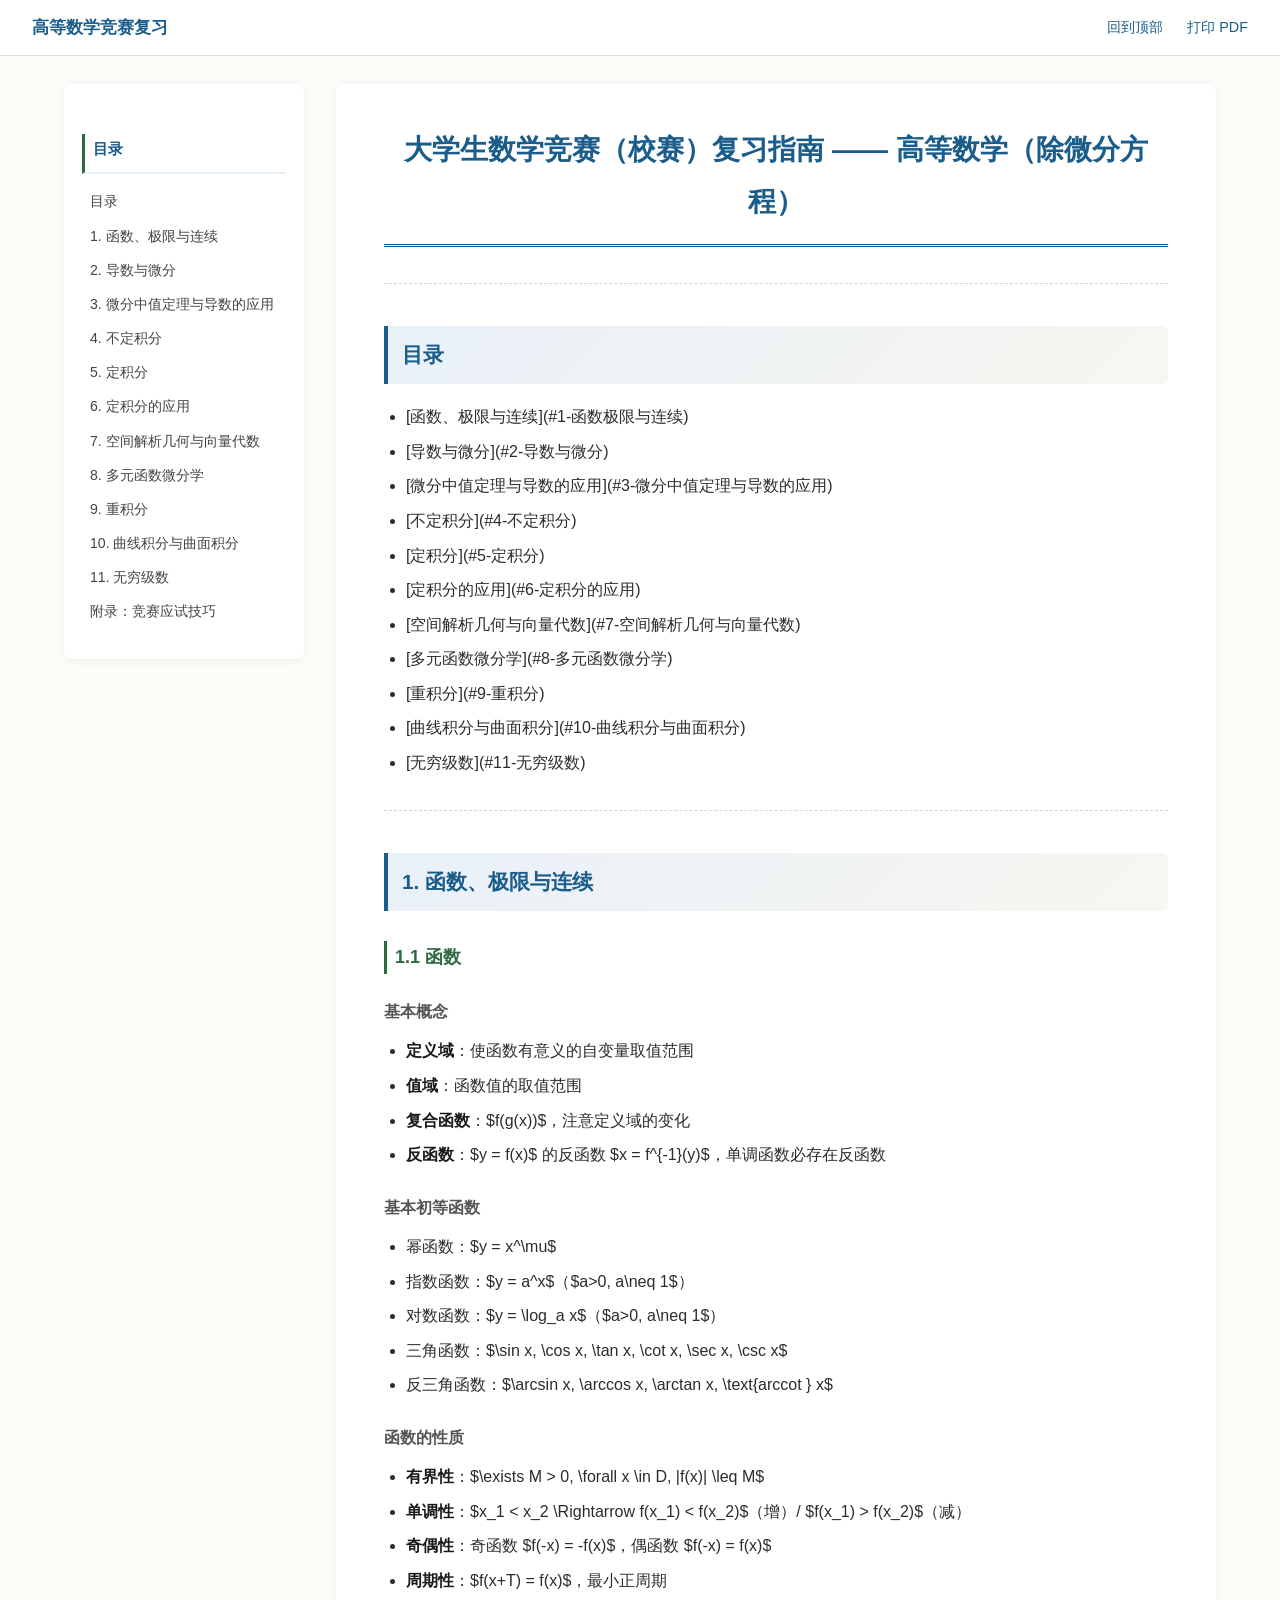
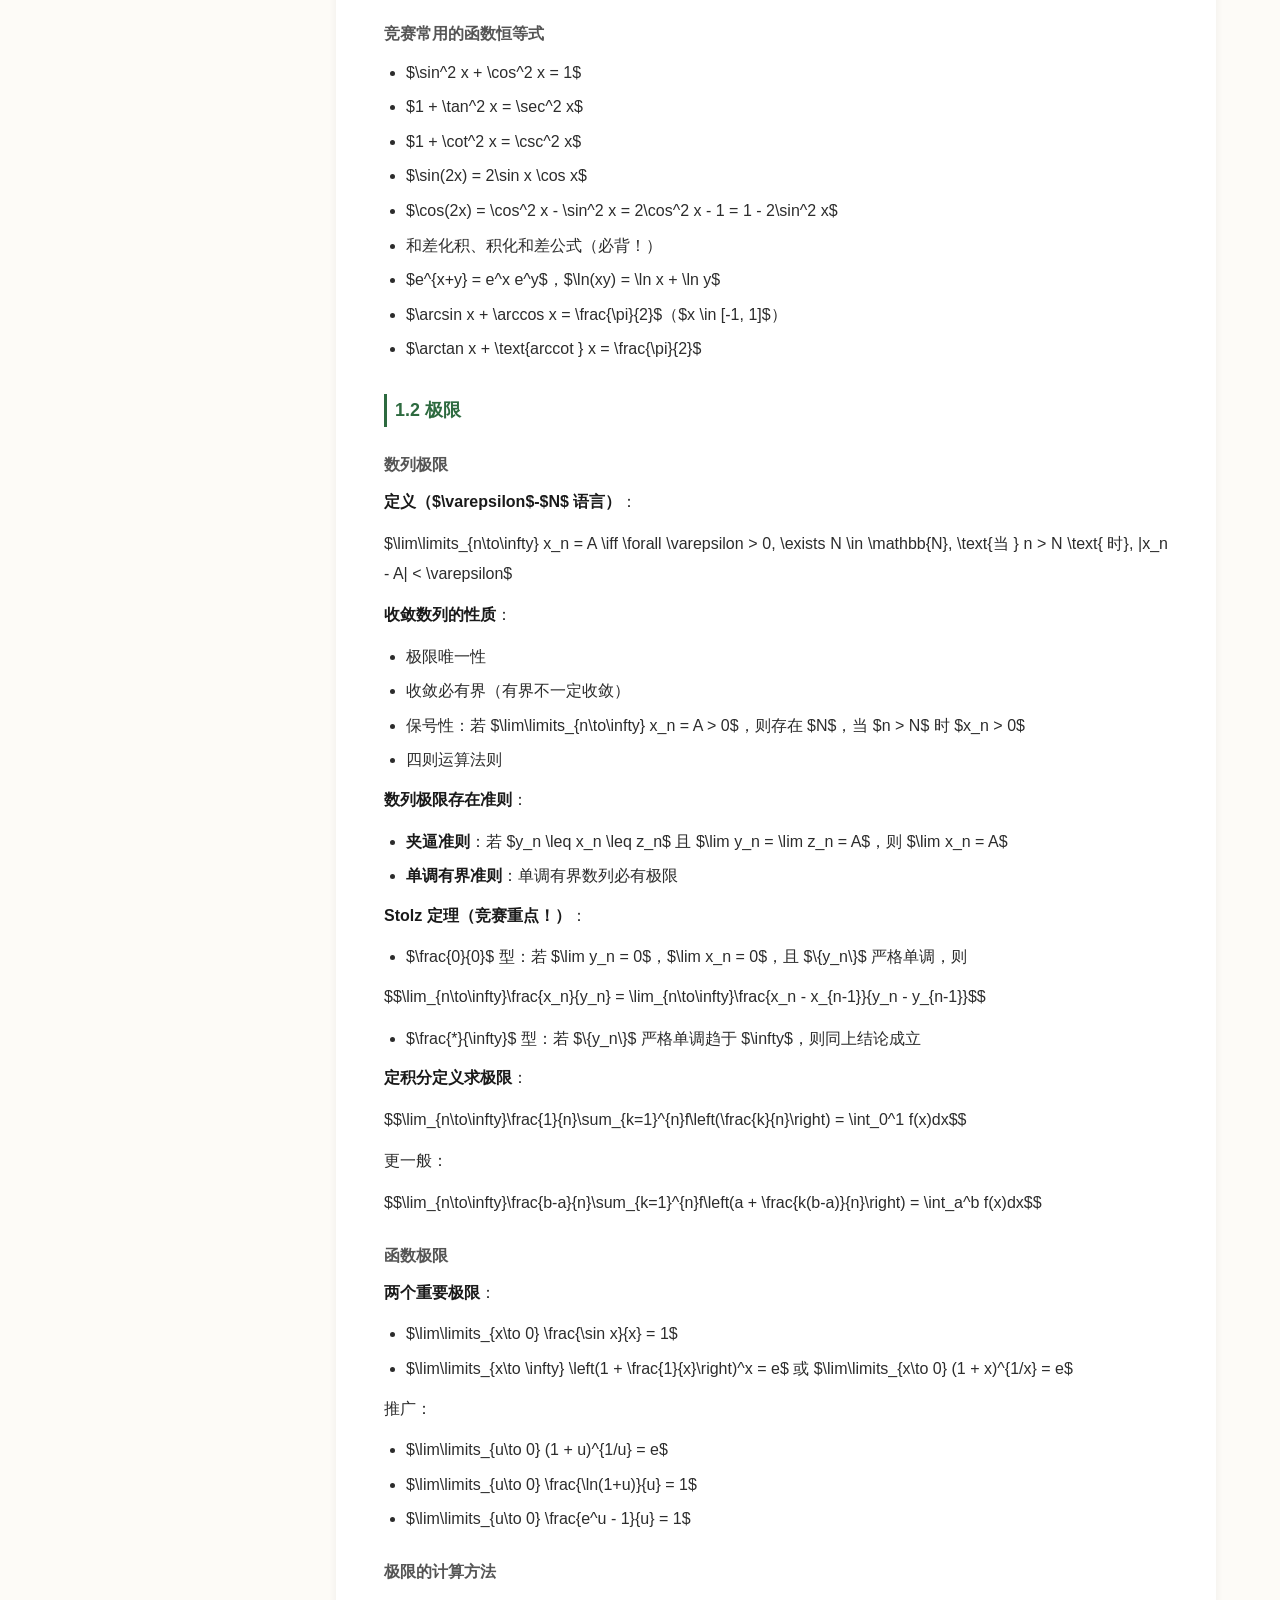
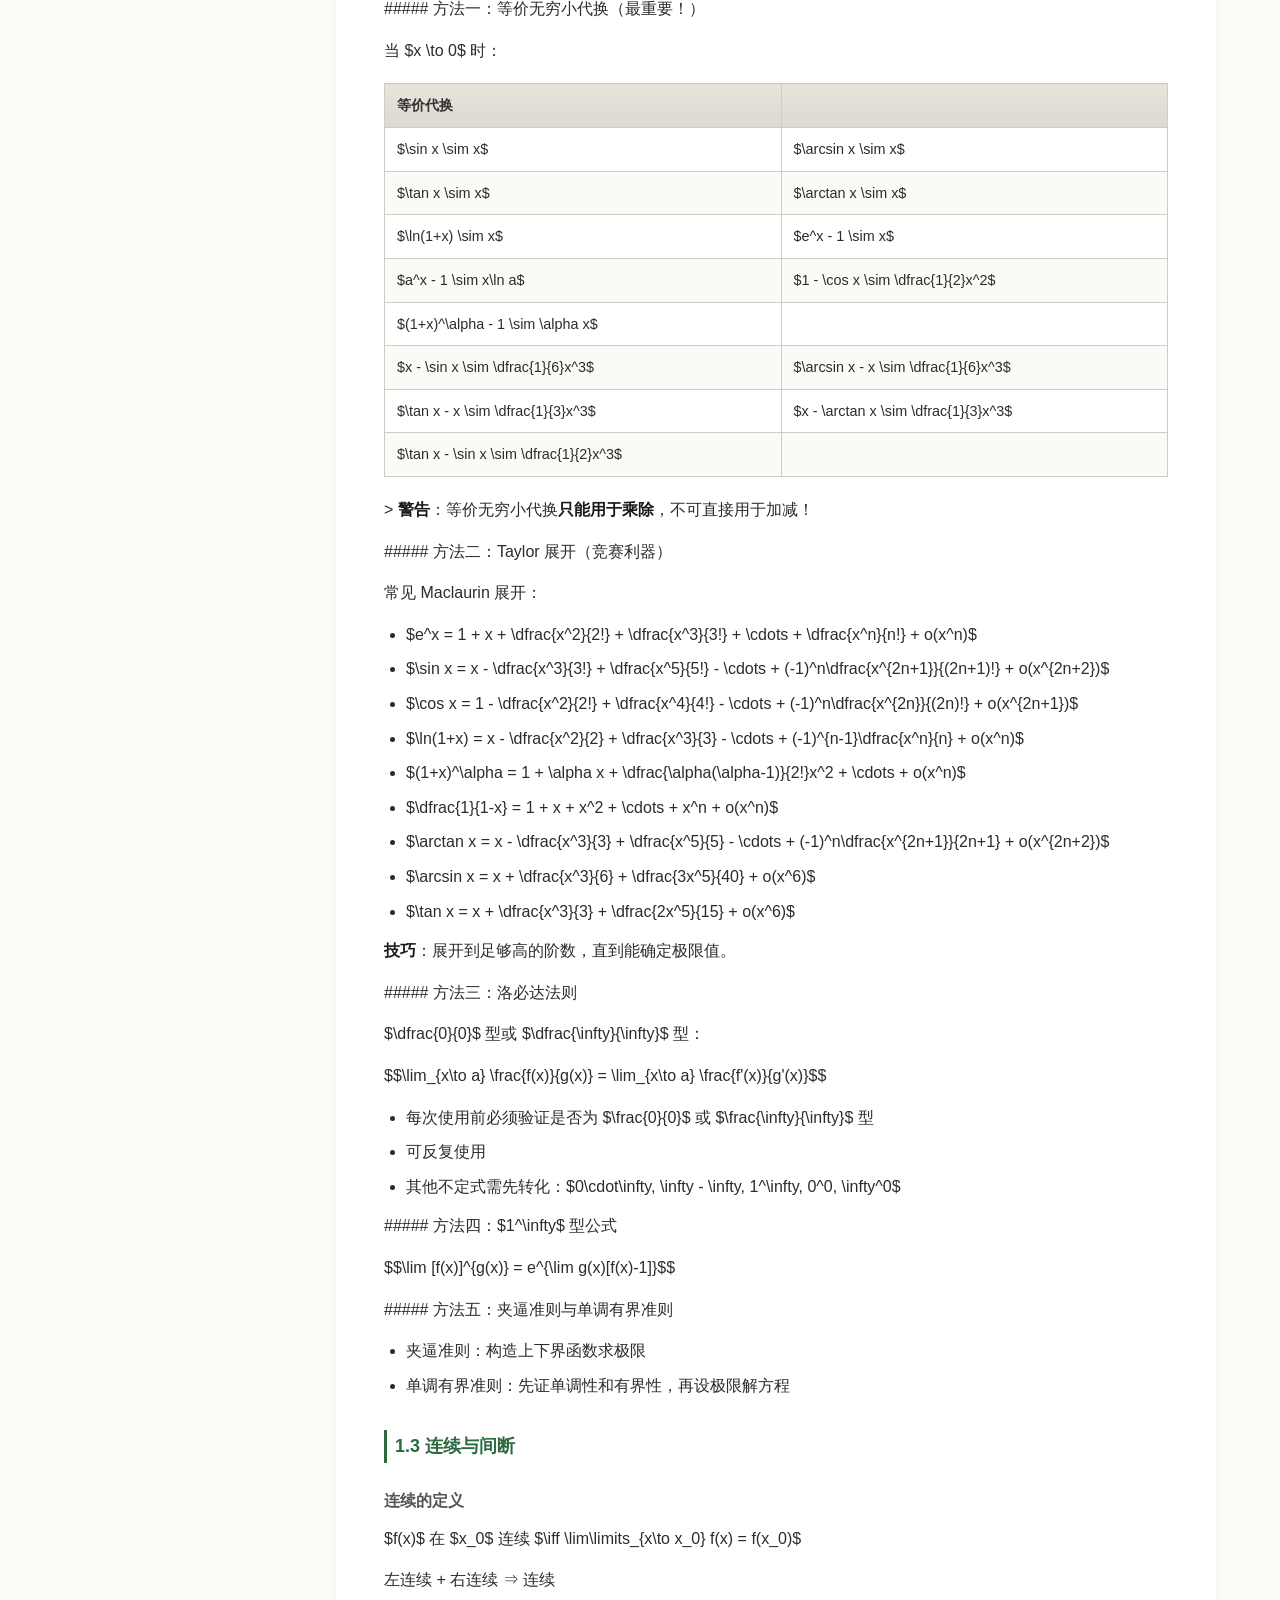
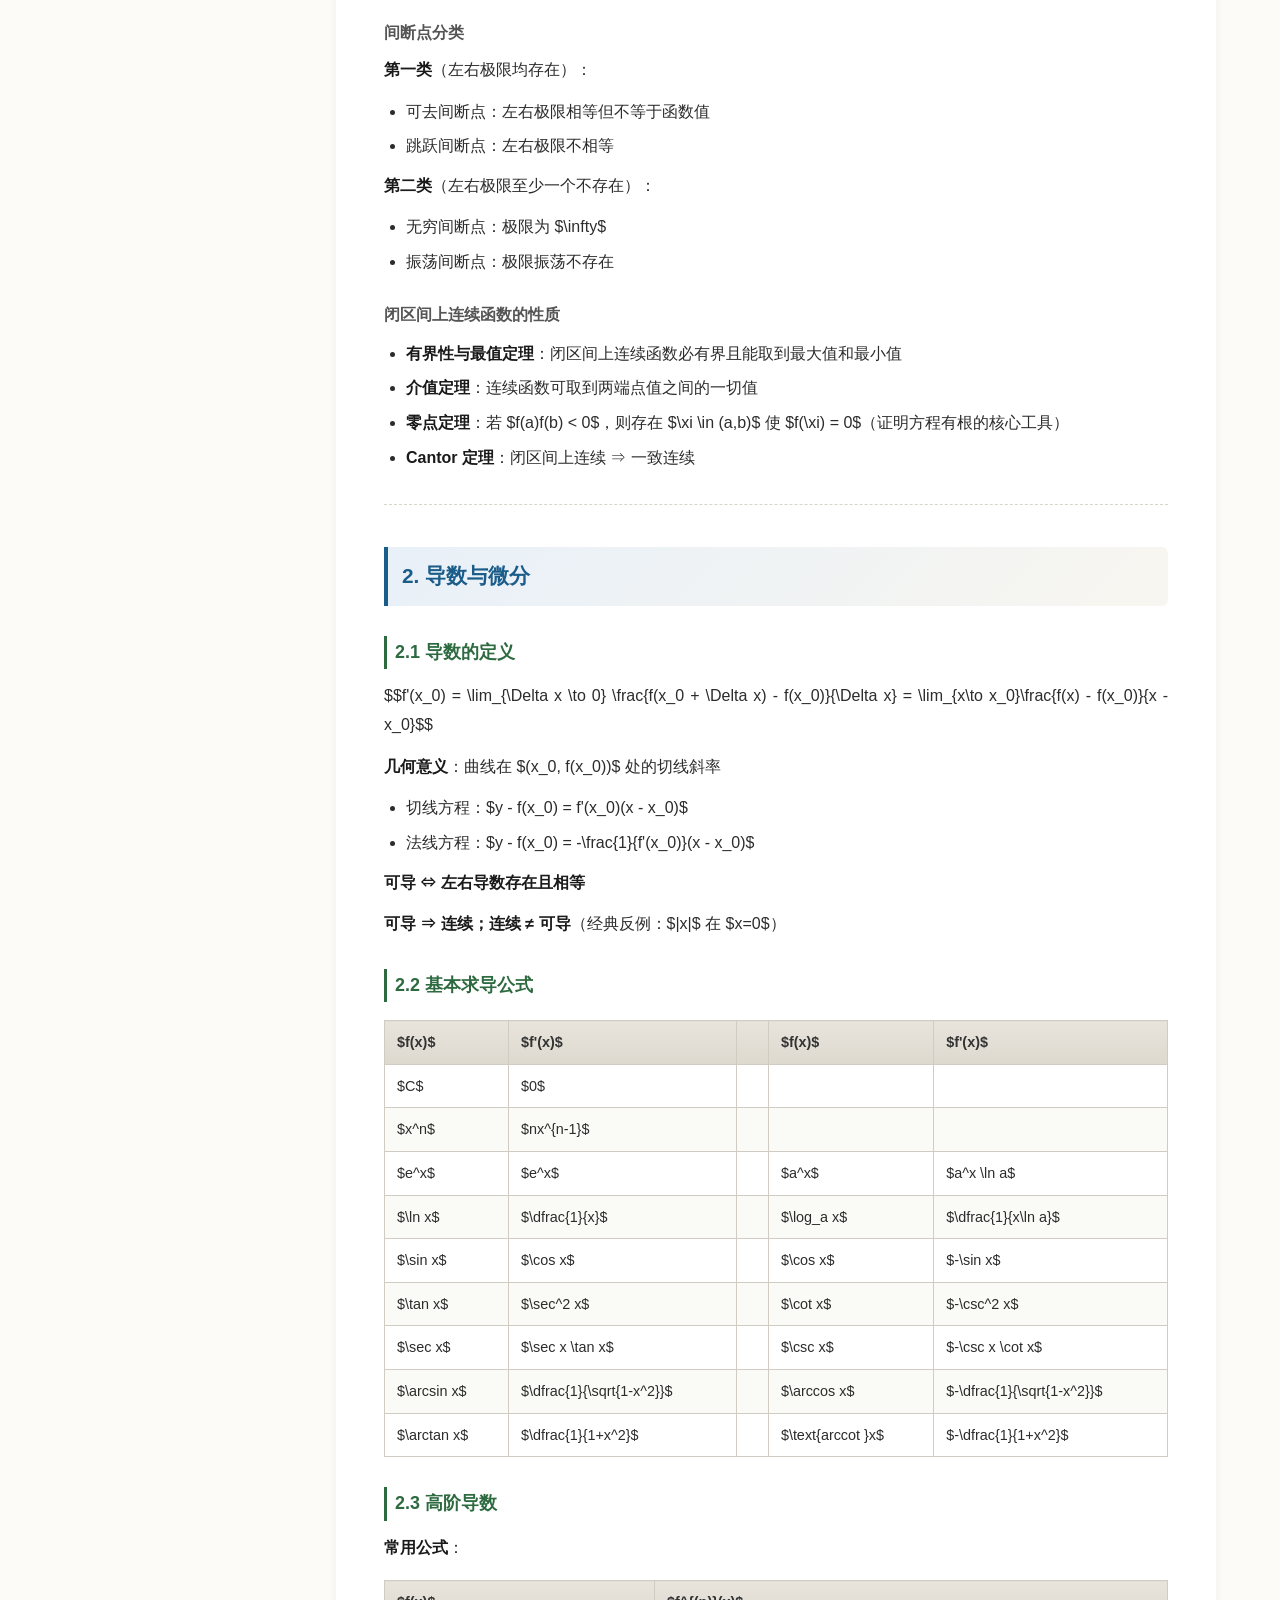
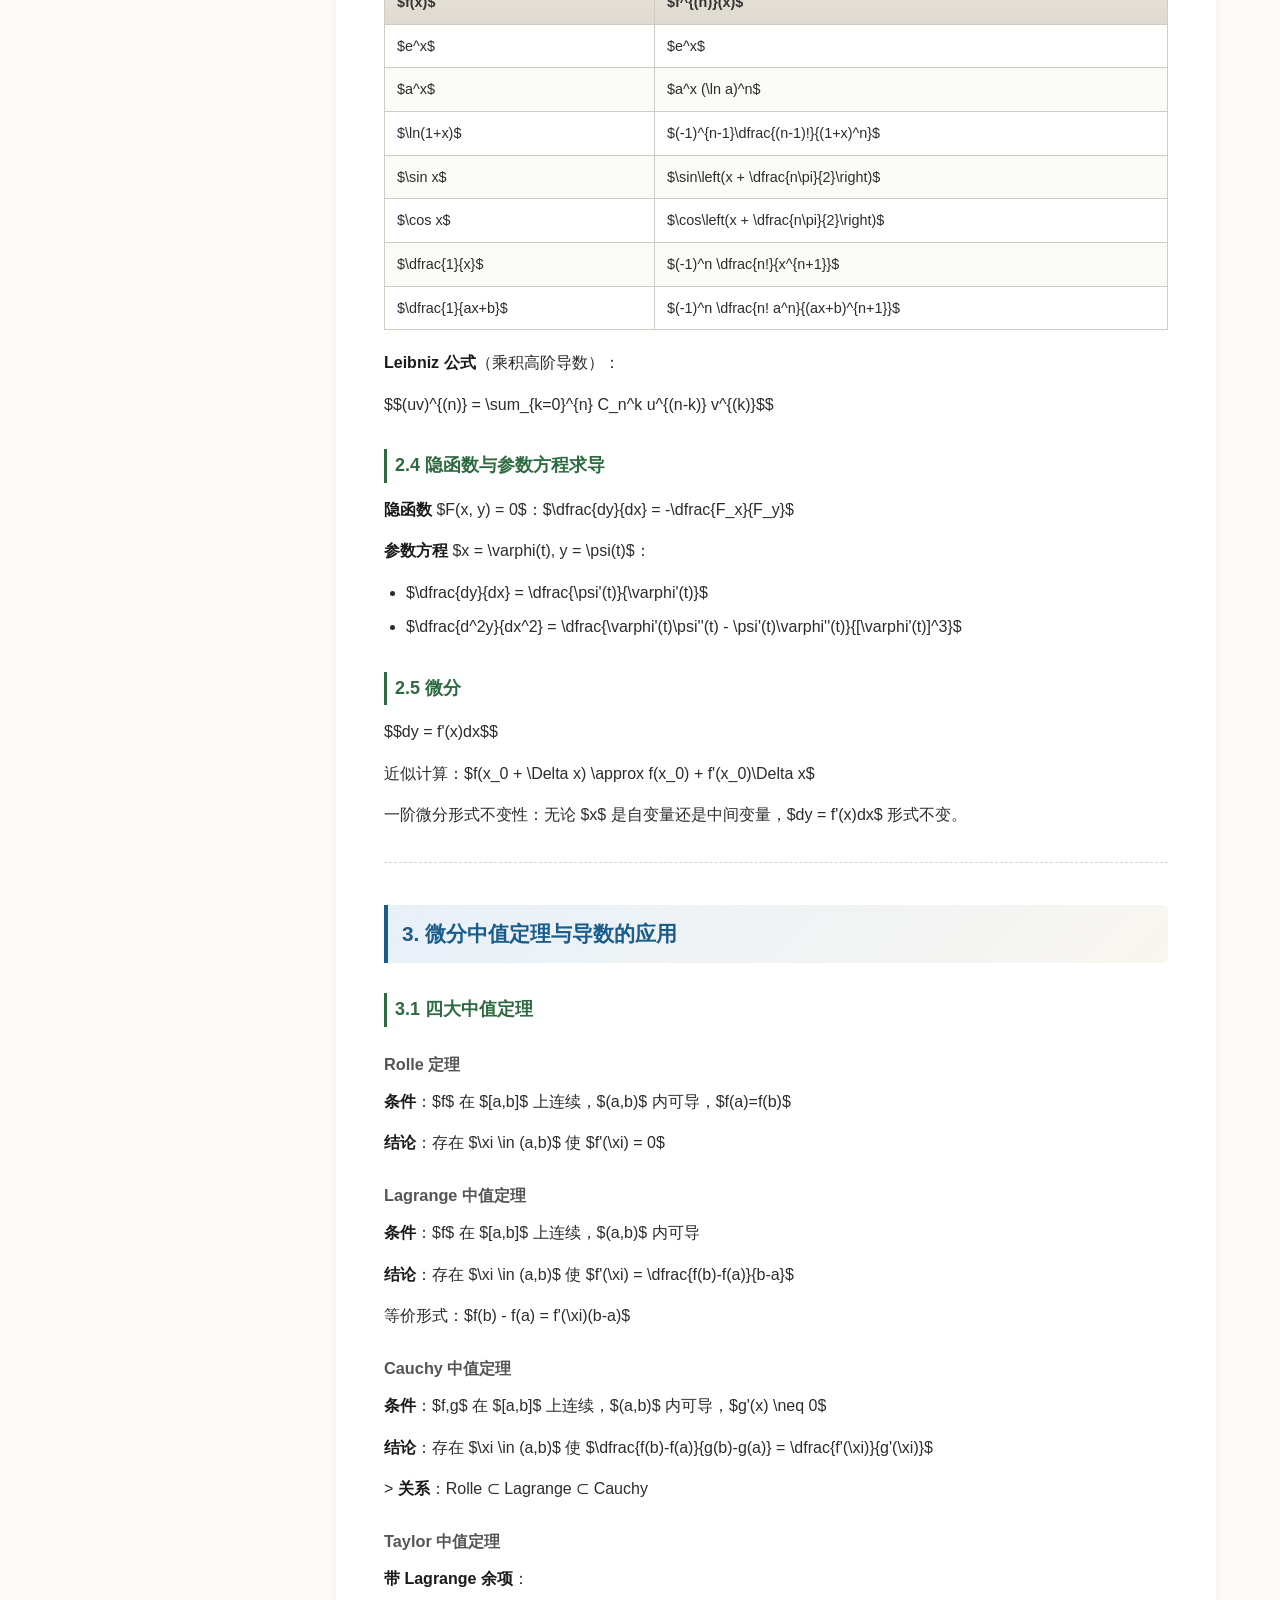
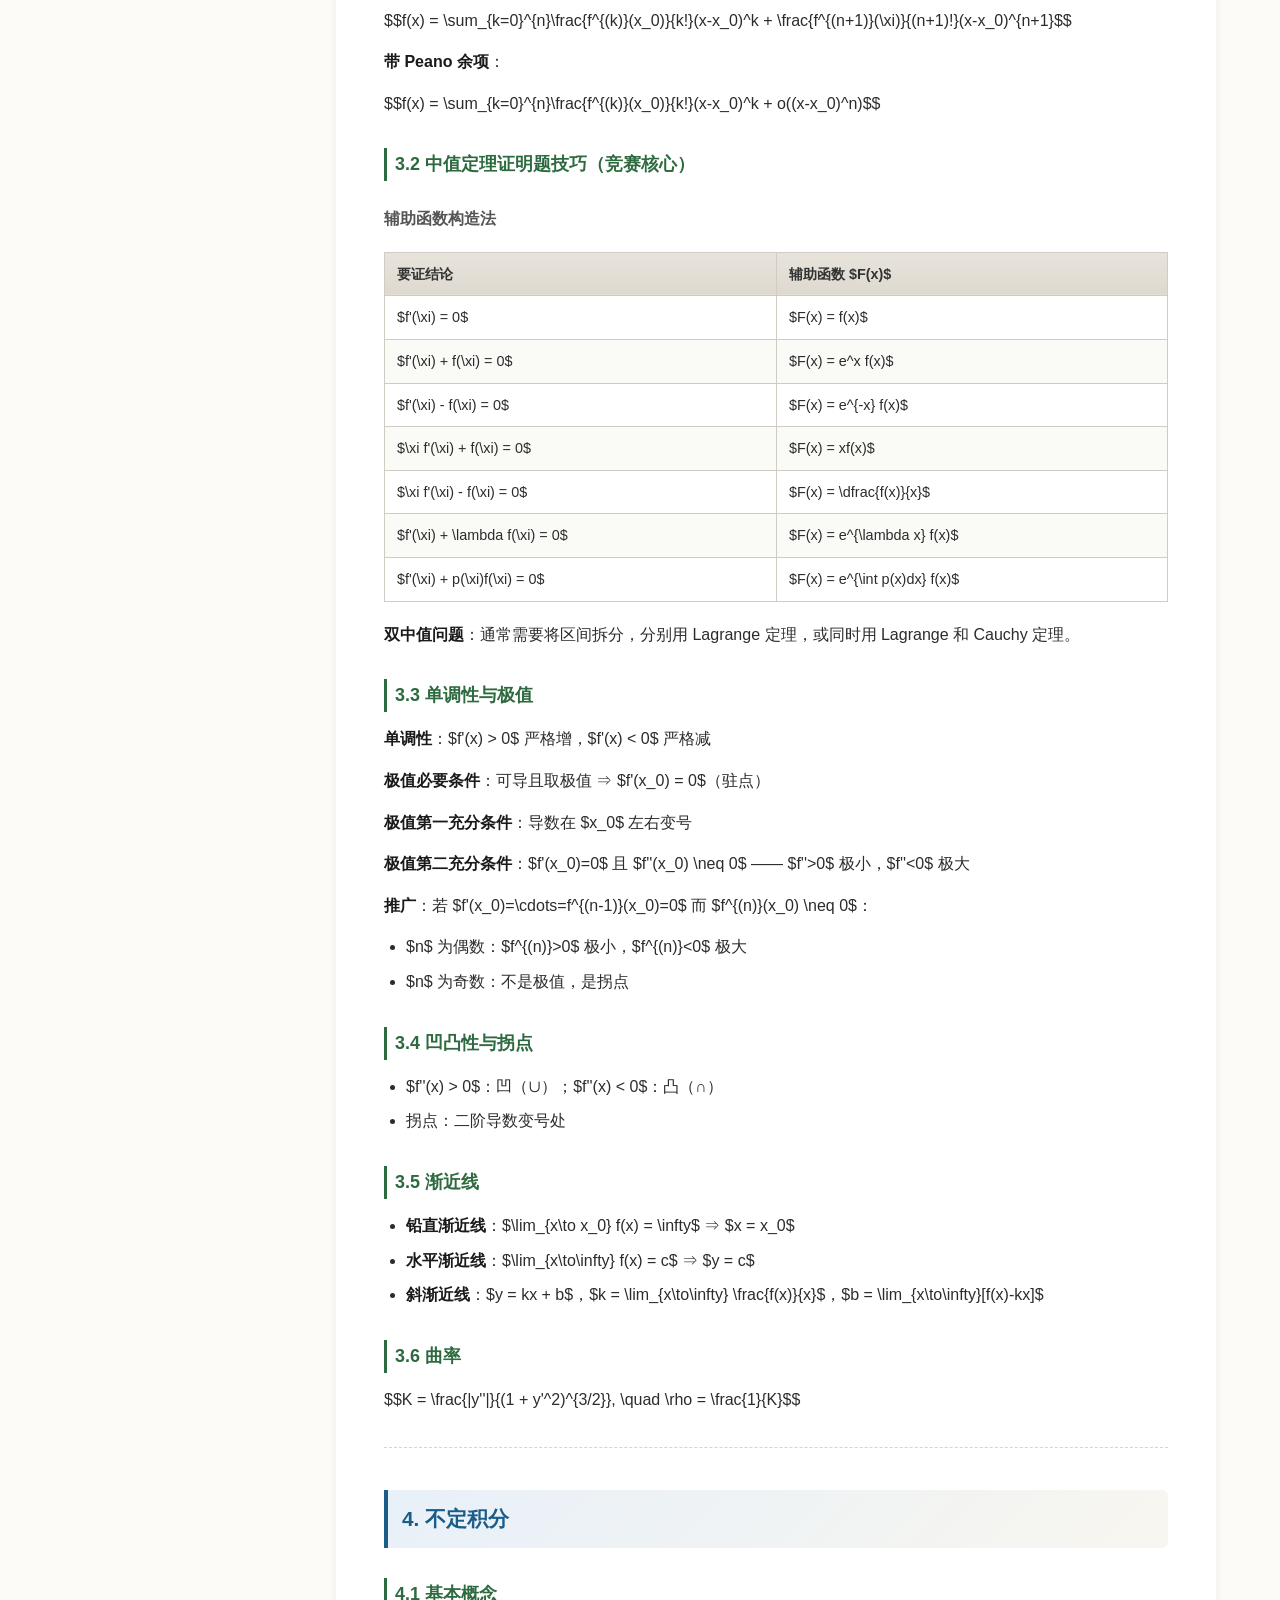
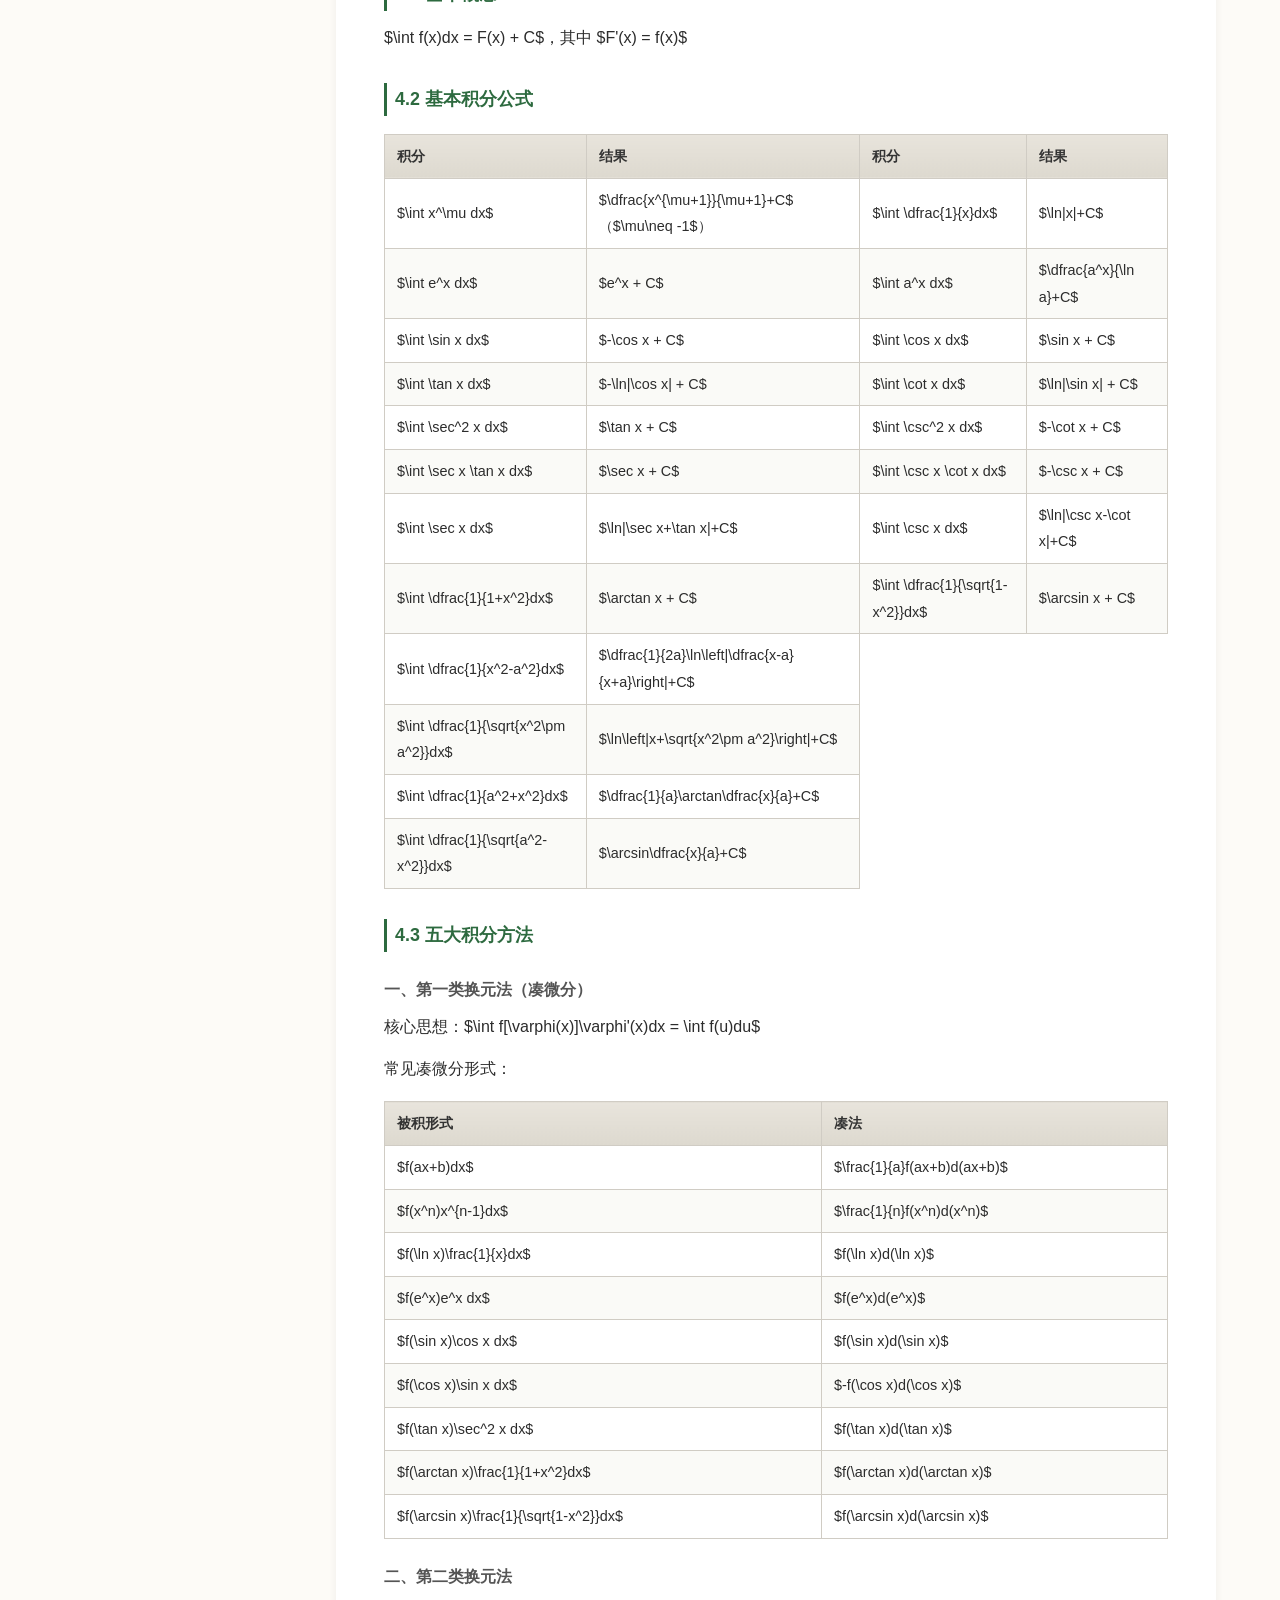
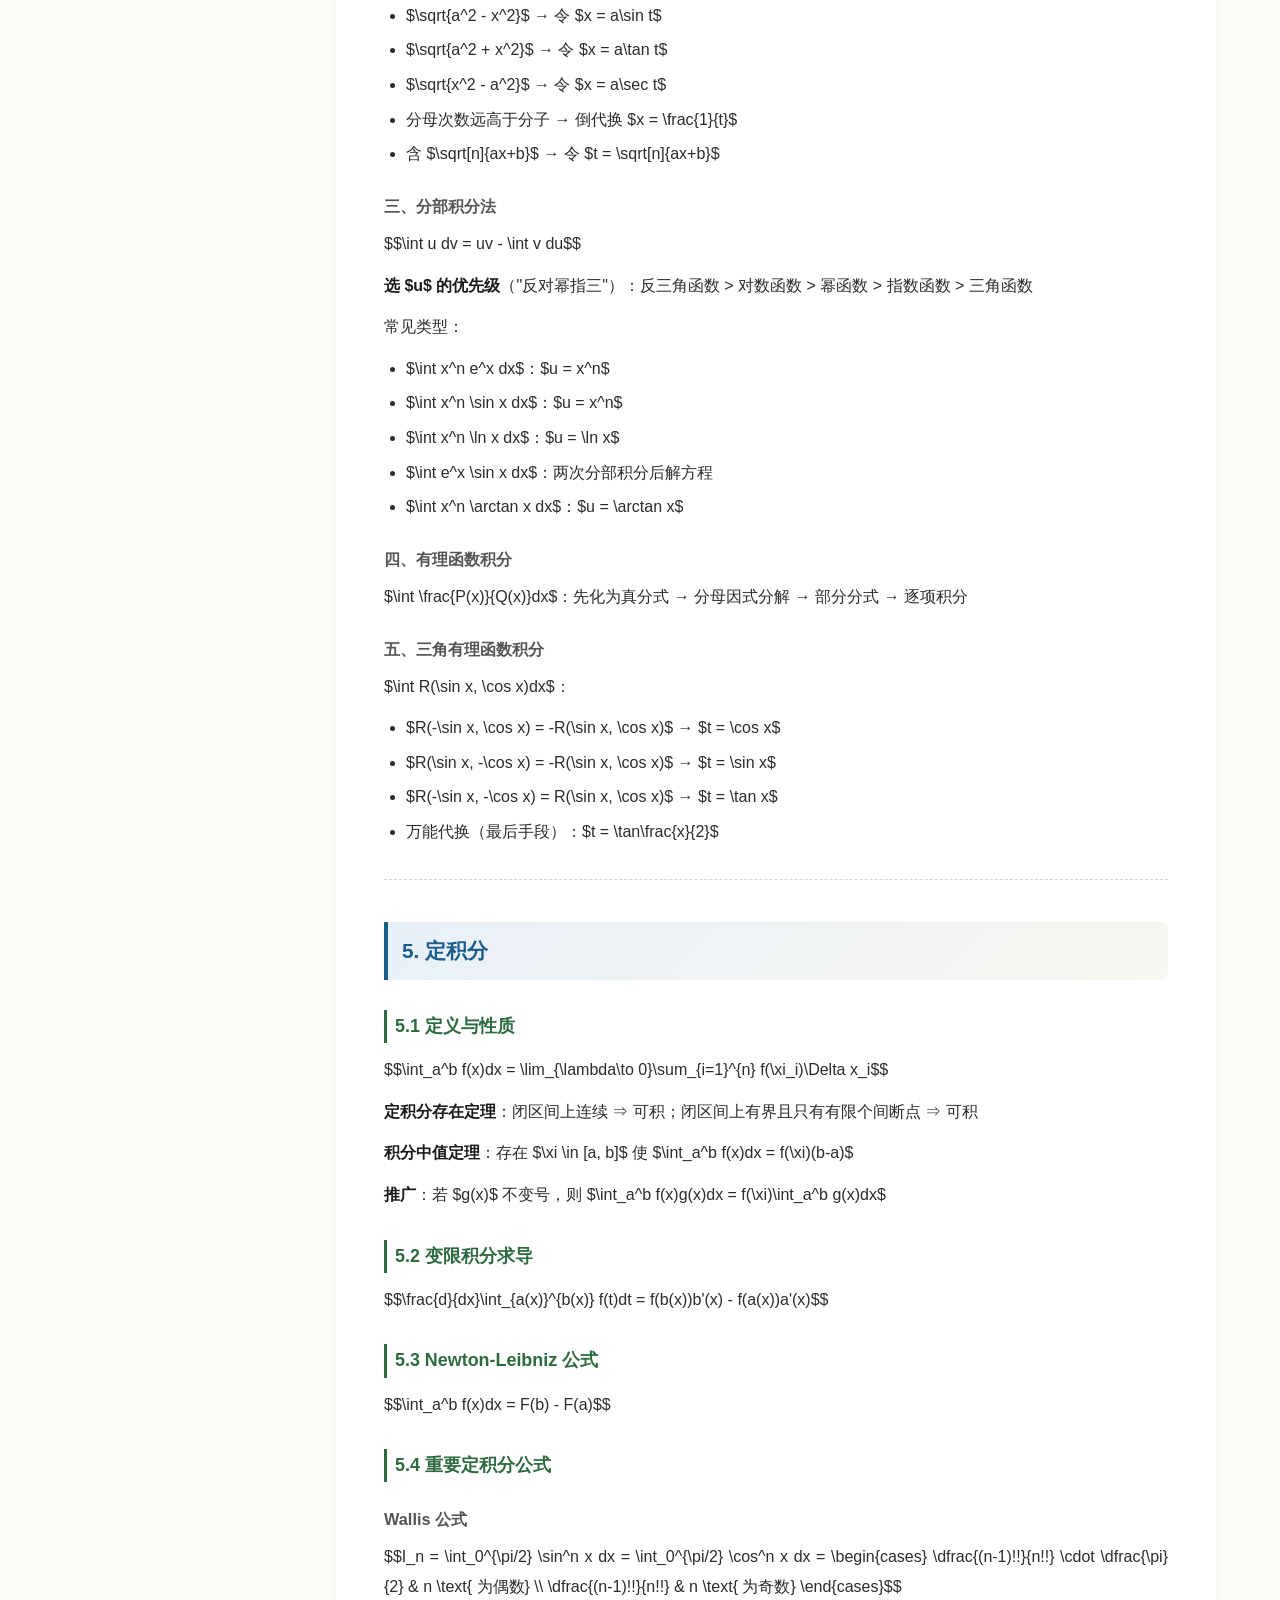
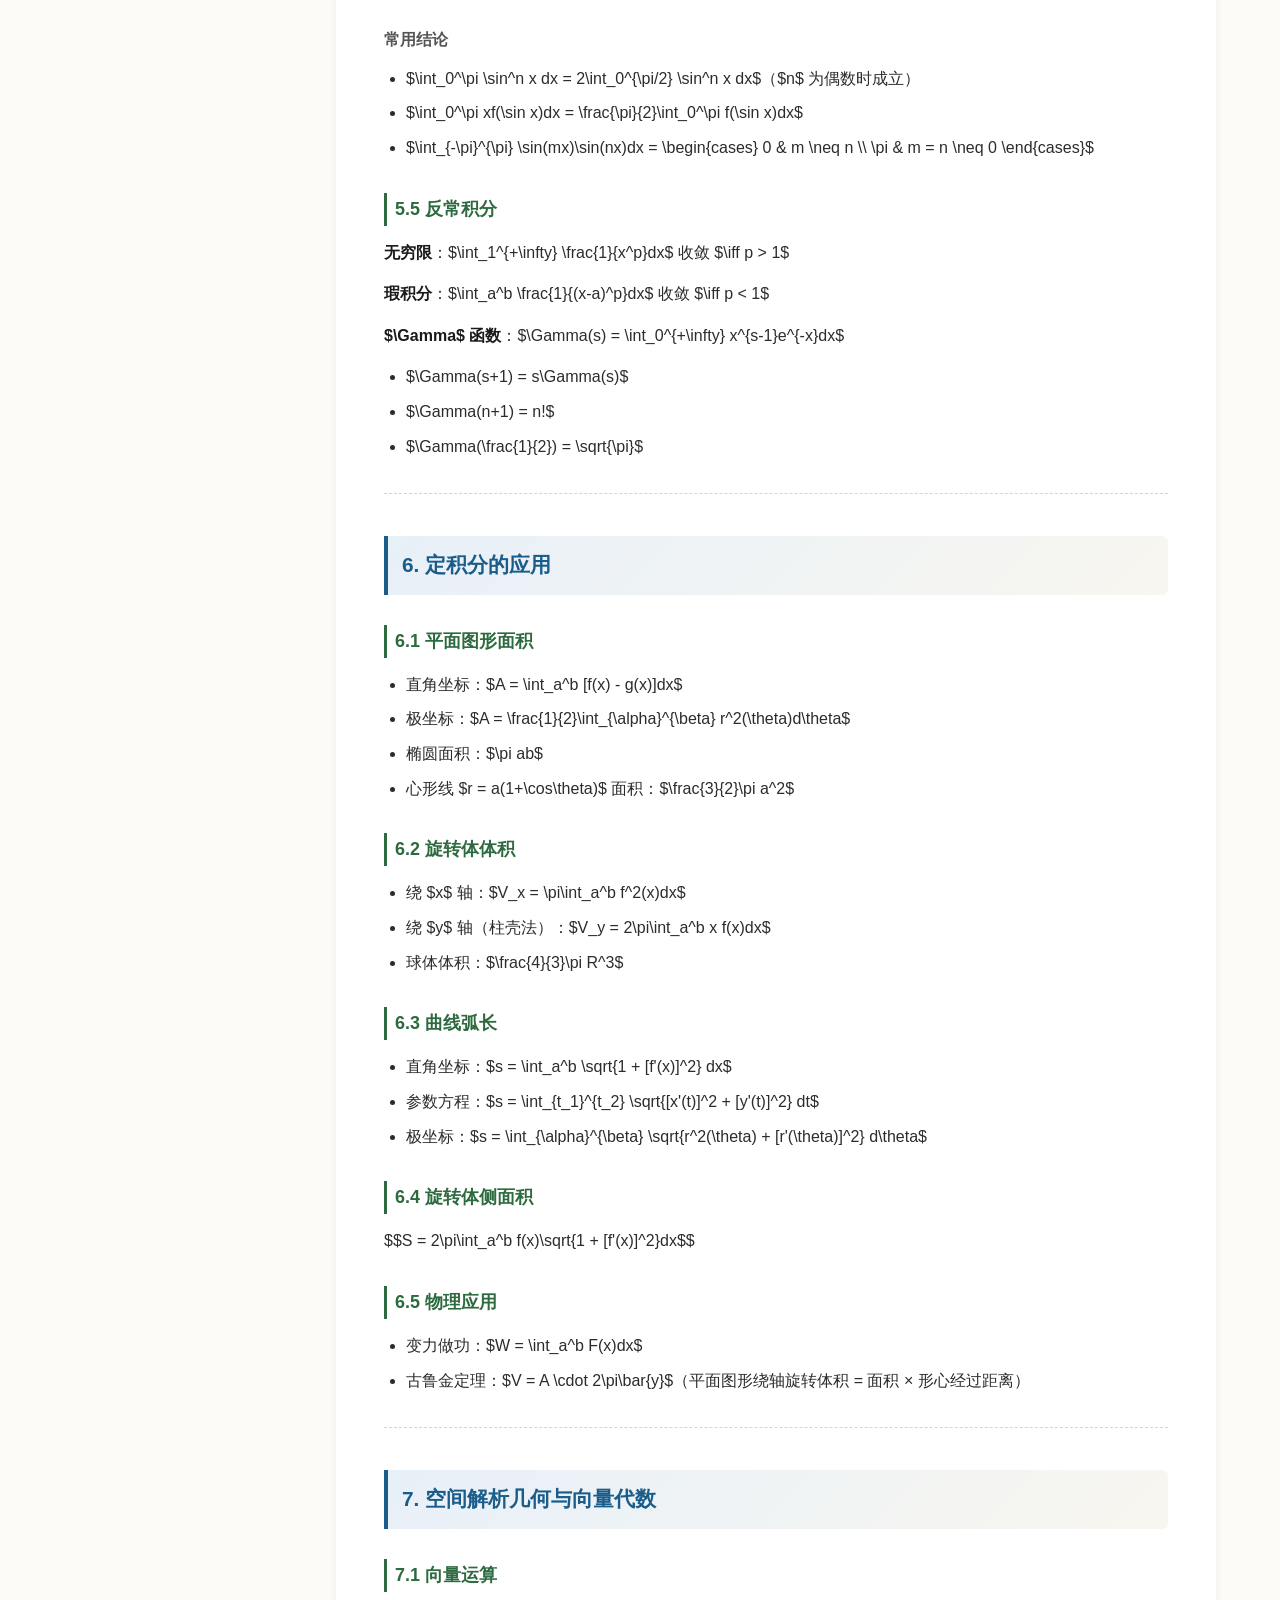
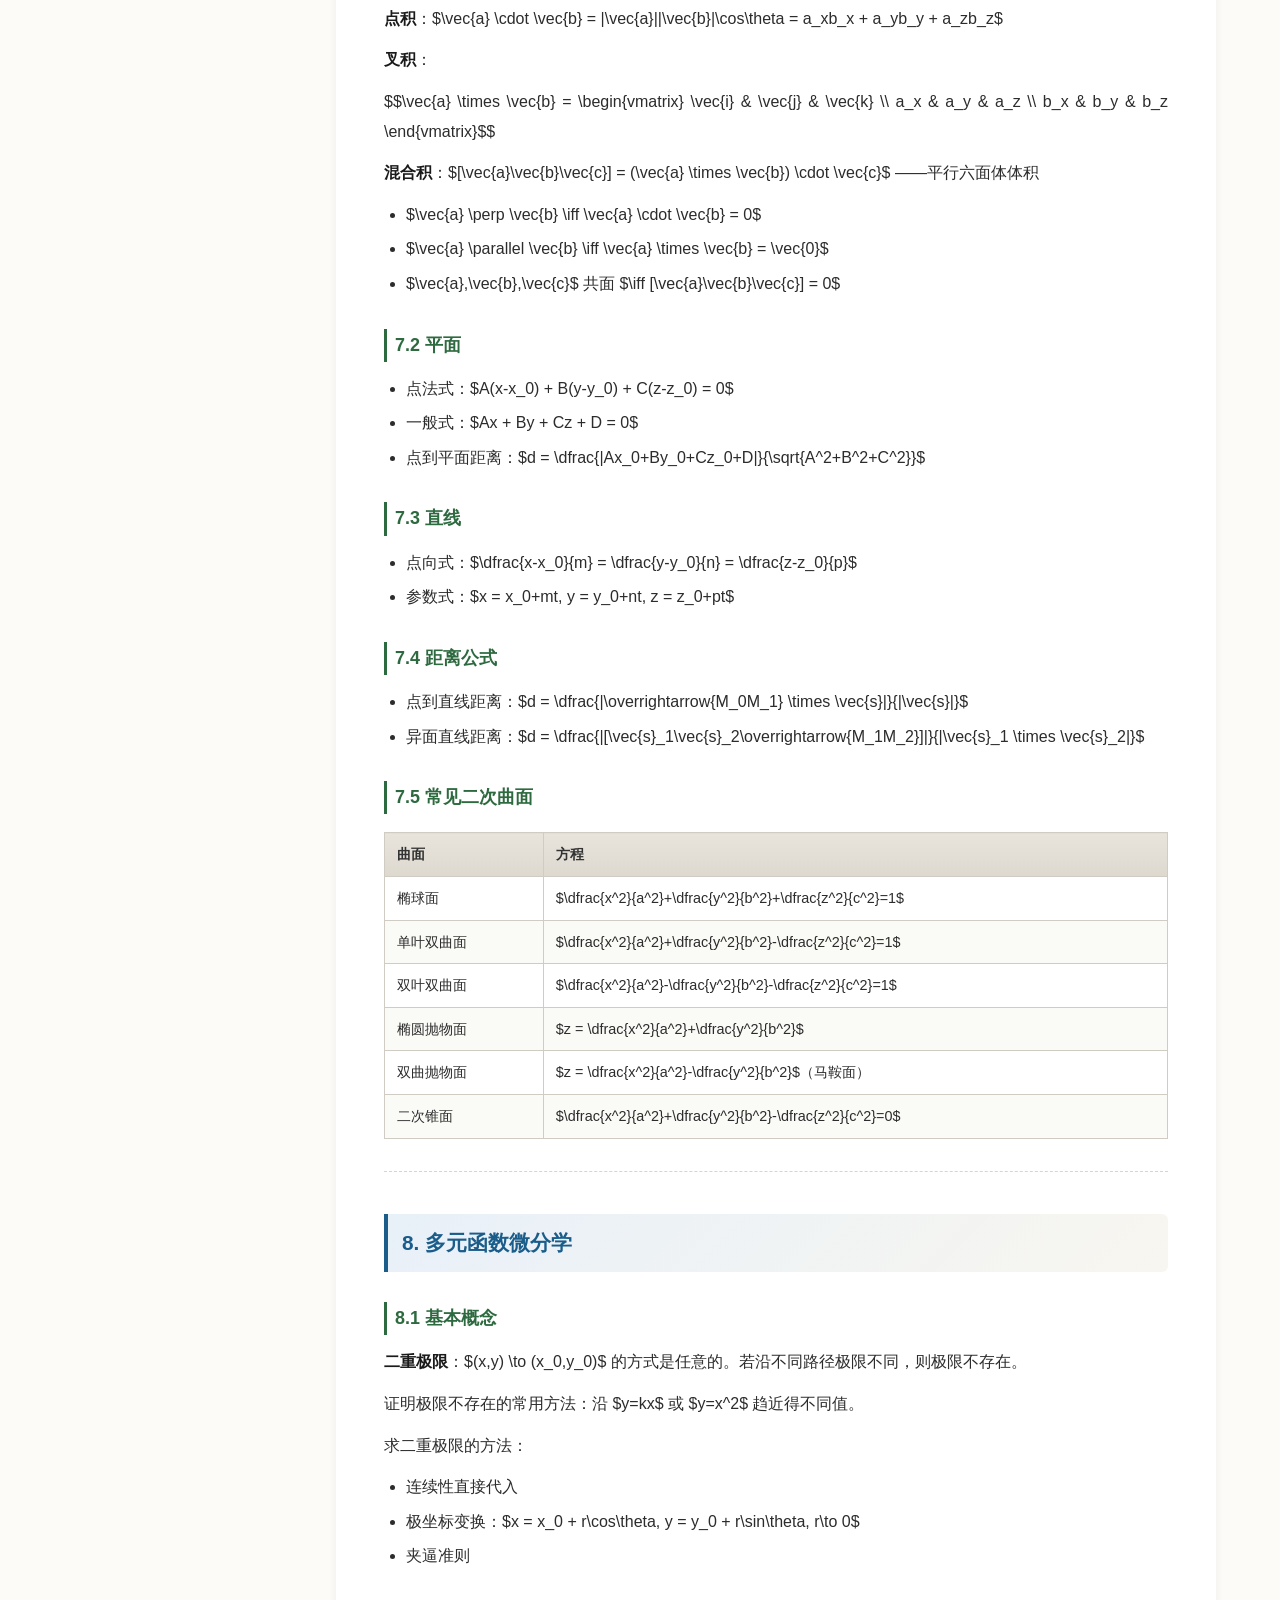
==== math-review/index.html @ b2f7aef7 "Add math competition review (高等数学竞赛复习) as GitHub Pages" ====
<!DOCTYPE html>
<html lang="zh-CN">
<head>
<meta charset="UTF-8">
<meta name="viewport" content="width=device-width, initial-scale=1.0">
<title>数学竞赛复习 —— 高等数学（除微分方程）</title>

<link rel="stylesheet" href="https://cdn.bootcdn.net/ajax/libs/KaTeX/0.16.9/katex.min.css">
<script src="https://cdn.bootcdn.net/ajax/libs/KaTeX/0.16.9/katex.min.js"></script>
<script src="https://cdn.bootcdn.net/ajax/libs/KaTeX/0.16.9/contrib/auto-render.min.js"></script>

<style>
  :root {
    --bg: #fdfbf7;
    --card-bg: #ffffff;
    --text: #2c2c2c;
    --accent: #1a5c8a;
    --accent-light: #e8f0f8;
    --green: #2d6a3f;
    --border: #e0dcd5;
    --shadow: 0 2px 8px rgba(0,0,0,0.06);
    --code-bg: #f4f2ed;
  }

  * { margin: 0; padding: 0; box-sizing: border-box; }

  body {
    font-family: "Microsoft YaHei", "PingFang SC", "Noto Sans SC", -apple-system, BlinkMacSystemFont, "Segoe UI", sans-serif;
    line-height: 1.85; color: var(--text); background: var(--bg);
    scroll-behavior: smooth;
  }

  .topbar {
    position: sticky; top: 0; z-index: 100;
    background: rgba(255,255,255,0.92); backdrop-filter: blur(12px);
    border-bottom: 1px solid var(--border);
    padding: 12px 32px;
    display: flex; align-items: center; justify-content: space-between;
    font-size: 0.9rem;
  }
  .topbar .logo { font-weight: 700; color: var(--accent); font-size: 1.05rem; }
  .topbar a { color: var(--accent); text-decoration: none; margin-left: 20px; }
  .topbar a:hover { text-decoration: underline; }

  .layout {
    display: flex; max-width: 1200px; margin: 0 auto; gap: 32px;
    padding: 28px 24px 60px;
  }

  .sidebar {
    position: sticky; top: 80px; align-self: flex-start;
    width: 240px; flex-shrink: 0;
    max-height: calc(100vh - 120px); overflow-y: auto;
    background: var(--card-bg); border-radius: 8px;
    box-shadow: var(--shadow); padding: 20px 18px;
    font-size: 0.88rem; line-height: 2.0;
  }
  .sidebar h3 {
    font-size: 0.95rem; color: var(--accent);
    margin-bottom: 10px; padding-bottom: 8px;
    border-bottom: 2px solid var(--accent-light);
  }
  .sidebar ul { list-style: none; padding: 0; }
  .sidebar li { margin: 0; }
  .sidebar a {
    color: #444; text-decoration: none; display: block;
    padding: 3px 8px; border-radius: 4px; transition: all 0.15s;
  }
  .sidebar a:hover { background: var(--accent-light); color: var(--accent); }

  .content {
    flex: 1; min-width: 0;
    background: var(--card-bg); border-radius: 8px;
    box-shadow: var(--shadow); padding: 40px 48px;
  }

  h1 {
    text-align: center; font-size: 1.75rem; color: var(--accent);
    margin-bottom: 36px; padding-bottom: 16px;
    border-bottom: 3px double var(--accent);
  }
  h2 {
    font-size: 1.3rem; color: var(--accent);
    margin-top: 42px; margin-bottom: 18px;
    padding: 10px 14px;
    background: linear-gradient(135deg, var(--accent-light) 0%, #f8f6f0 100%);
    border-left: 4px solid var(--accent);
    border-radius: 0 6px 6px 0;
  }
  h3 {
    font-size: 1.12rem; color: var(--green);
    margin-top: 30px; margin-bottom: 12px;
    padding-left: 8px; border-left: 3px solid var(--green);
  }
  h4 {
    font-size: 1.02rem; color: #555;
    margin-top: 22px; margin-bottom: 8px; font-weight: 600;
  }

  p { margin: 8px 0 12px; text-align: justify; }
  ul, ol { padding-left: 22px; margin: 10px 0; }
  li { margin: 5px 0; }
  strong { color: #1a1a1a; }

  .section-divider { border: none; border-top: 1px dashed #d8d4cc; margin: 32px 0; }

  .table-wrapper { overflow-x: auto; margin: 18px 0; }
  table { border-collapse: collapse; width: 100%; font-size: 0.9rem; }
  th, td {
    border: 1px solid #d0ccc4; padding: 8px 12px; text-align: left;
  }
  th {
    background: linear-gradient(180deg, #e8e4dc, #ddd9cf);
    font-weight: 700; color: #333;
  }
  tbody tr:nth-child(even) td { background: #fafaf7; }
  tbody tr:hover td { background: #f0eee7; }

  code {
    background: var(--code-bg); padding: 2px 6px; border-radius: 3px;
    font-family: "Cascadia Code", "Fira Code", "Consolas", "Courier New", monospace;
    font-size: 0.88em; color: #c7254e;
  }
  pre {
    background: #2d2d2d; color: #e8e8e8;
    border-radius: 8px; padding: 16px 20px;
    overflow-x: auto; margin: 14px 0; line-height: 1.55;
  }
  pre code { background: none; color: inherit; padding: 0; font-size: 0.85rem; }

  .katex-display { margin: 14px 0; overflow-x: auto; overflow-y: hidden; }

  .back-to-top {
    position: fixed; bottom: 32px; right: 32px;
    width: 44px; height: 44px; border-radius: 50%;
    background: var(--accent); color: #fff;
    display: flex; align-items: center; justify-content: center;
    text-decoration: none; font-size: 1.3rem;
    box-shadow: 0 4px 14px rgba(0,0,0,0.18);
    opacity: 0; pointer-events: none; transition: opacity 0.3s;
    z-index: 200;
  }
  .back-to-top.visible { opacity: 1; pointer-events: auto; }
  .back-to-top:hover { background: #1a3d5c; }

  @media (max-width: 900px) {
    .layout { flex-direction: column; }
    .sidebar { position: static; width: 100%; max-height: none; order: -1; }
    .content { padding: 24px 20px; }
    .topbar { padding: 10px 16px; font-size: 0.82rem; }
  }

  @media print {
    .sidebar, .topbar, .back-to-top { display: none; }
    .layout { display: block; max-width: none; padding: 0; }
    .content { box-shadow: none; padding: 0; }
    body { background: #fff; font-size: 10.5pt; }
    h2 { page-break-before: always; }
    h2:first-of-type { page-break-before: avoid; }
  }
</style>
</head>
<body>

<header class="topbar">
  <span class="logo">高等数学竞赛复习</span>
  <nav>
    <a href="#top">回到顶部</a>
    <a href="javascript:window.print()">打印 PDF</a>
  </nav>
</header>

<div class="layout">
  <aside class="sidebar">
    <nav class="toc"><h3>目录</h3><ul><li><a href="#目录">目录</a></li><li><a href="#1-函数、极限与连续">1. 函数、极限与连续</a></li><li><a href="#2-导数与微分">2. 导数与微分</a></li><li><a href="#3-微分中值定理与导数的应用">3. 微分中值定理与导数的应用</a></li><li><a href="#4-不定积分">4. 不定积分</a></li><li><a href="#5-定积分">5. 定积分</a></li><li><a href="#6-定积分的应用">6. 定积分的应用</a></li><li><a href="#7-空间解析几何与向量代数">7. 空间解析几何与向量代数</a></li><li><a href="#8-多元函数微分学">8. 多元函数微分学</a></li><li><a href="#9-重积分">9. 重积分</a></li><li><a href="#10-曲线积分与曲面积分">10. 曲线积分与曲面积分</a></li><li><a href="#11-无穷级数">11. 无穷级数</a></li><li><a href="#附录：竞赛应试技巧">附录：竞赛应试技巧</a></li></ul></nav>
  </aside>
  <main class="content">
<h1 id="top">大学生数学竞赛（校赛）复习指南 —— 高等数学（除微分方程）</h1>
<hr class="section-divider">
<h2 id="目录">目录</h2>
<ul>
<li>[函数、极限与连续](#1-函数极限与连续)</li>
<li>[导数与微分](#2-导数与微分)</li>
<li>[微分中值定理与导数的应用](#3-微分中值定理与导数的应用)</li>
<li>[不定积分](#4-不定积分)</li>
<li>[定积分](#5-定积分)</li>
<li>[定积分的应用](#6-定积分的应用)</li>
<li>[空间解析几何与向量代数](#7-空间解析几何与向量代数)</li>
<li>[多元函数微分学](#8-多元函数微分学)</li>
<li>[重积分](#9-重积分)</li>
<li>[曲线积分与曲面积分](#10-曲线积分与曲面积分)</li>
<li>[无穷级数](#11-无穷级数)</li>
</ul>
<hr class="section-divider">
<h2 id="1-函数、极限与连续">1. 函数、极限与连续</h2>
<h3 id="11-函数">1.1 函数</h3>
<h4 id="基本概念">基本概念</h4>
<ul>
<li><strong>定义域</strong>：使函数有意义的自变量取值范围</li>
<li><strong>值域</strong>：函数值的取值范围</li>
<li><strong>复合函数</strong>：$f(g(x))$，注意定义域的变化</li>
<li><strong>反函数</strong>：$y = f(x)$ 的反函数 $x = f^{-1}(y)$，单调函数必存在反函数</li>
</ul>
<h4 id="基本初等函数">基本初等函数</h4>
<ul>
<li>幂函数：$y = x^\mu$</li>
<li>指数函数：$y = a^x$（$a&gt;0, a\neq 1$）</li>
<li>对数函数：$y = \log_a x$（$a&gt;0, a\neq 1$）</li>
<li>三角函数：$\sin x, \cos x, \tan x, \cot x, \sec x, \csc x$</li>
<li>反三角函数：$\arcsin x, \arccos x, \arctan x, \text{arccot } x$</li>
</ul>
<h4 id="函数的性质">函数的性质</h4>
<ul>
<li><strong>有界性</strong>：$\exists M &gt; 0, \forall x \in D, |f(x)| \leq M$</li>
<li><strong>单调性</strong>：$x_1 &lt; x_2 \Rightarrow f(x_1) &lt; f(x_2)$（增）/ $f(x_1) &gt; f(x_2)$（减）</li>
<li><strong>奇偶性</strong>：奇函数 $f(-x) = -f(x)$，偶函数 $f(-x) = f(x)$</li>
<li><strong>周期性</strong>：$f(x+T) = f(x)$，最小正周期</li>
</ul>
<h4 id="竞赛常用的函数恒等式">竞赛常用的函数恒等式</h4>
<ul>
<li>$\sin^2 x + \cos^2 x = 1$</li>
<li>$1 + \tan^2 x = \sec^2 x$</li>
<li>$1 + \cot^2 x = \csc^2 x$</li>
<li>$\sin(2x) = 2\sin x \cos x$</li>
<li>$\cos(2x) = \cos^2 x - \sin^2 x = 2\cos^2 x - 1 = 1 - 2\sin^2 x$</li>
<li>和差化积、积化和差公式（必背！）</li>
<li>$e^{x+y} = e^x e^y$，$\ln(xy) = \ln x + \ln y$</li>
<li>$\arcsin x + \arccos x = \frac{\pi}{2}$（$x \in [-1, 1]$）</li>
<li>$\arctan x + \text{arccot } x = \frac{\pi}{2}$</li>
</ul>
<h3 id="12-极限">1.2 极限</h3>
<h4 id="数列极限">数列极限</h4>
<p><strong>定义（$\varepsilon$-$N$ 语言）</strong>：</p>
<p>$\lim\limits_{n\to\infty} x_n = A \iff \forall \varepsilon &gt; 0, \exists N \in \mathbb{N}, \text{当 } n &gt; N \text{ 时}, |x_n - A| &lt; \varepsilon$</p>
<p><strong>收敛数列的性质</strong>：</p>
<ul>
<li>极限唯一性</li>
<li>收敛必有界（有界不一定收敛）</li>
<li>保号性：若 $\lim\limits_{n\to\infty} x_n = A &gt; 0$，则存在 $N$，当 $n &gt; N$ 时 $x_n &gt; 0$</li>
<li>四则运算法则</li>
</ul>
<p><strong>数列极限存在准则</strong>：</p>
<ul>
<li><strong>夹逼准则</strong>：若 $y_n \leq x_n \leq z_n$ 且 $\lim y_n = \lim z_n = A$，则 $\lim x_n = A$</li>
<li><strong>单调有界准则</strong>：单调有界数列必有极限</li>
</ul>
<p><strong>Stolz 定理（竞赛重点！）</strong>：</p>
<ul>
<li>$\frac{0}{0}$ 型：若 $\lim y_n = 0$，$\lim x_n = 0$，且 $\{y_n\}$ 严格单调，则</li>
</ul>
<p>  $$\lim_{n\to\infty}\frac{x_n}{y_n} = \lim_{n\to\infty}\frac{x_n - x_{n-1}}{y_n - y_{n-1}}$$</p>
<ul>
<li>$\frac{*}{\infty}$ 型：若 $\{y_n\}$ 严格单调趋于 $\infty$，则同上结论成立</li>
</ul>
<p><strong>定积分定义求极限</strong>：</p>
<p>$$\lim_{n\to\infty}\frac{1}{n}\sum_{k=1}^{n}f\left(\frac{k}{n}\right) = \int_0^1 f(x)dx$$</p>
<p>更一般：</p>
<p>$$\lim_{n\to\infty}\frac{b-a}{n}\sum_{k=1}^{n}f\left(a + \frac{k(b-a)}{n}\right) = \int_a^b f(x)dx$$</p>
<h4 id="函数极限">函数极限</h4>
<p><strong>两个重要极限</strong>：</p>
<ul>
<li>$\lim\limits_{x\to 0} \frac{\sin x}{x} = 1$</li>
<li>$\lim\limits_{x\to \infty} \left(1 + \frac{1}{x}\right)^x = e$ 或 $\lim\limits_{x\to 0} (1 + x)^{1/x} = e$</li>
</ul>
<p>推广：</p>
<ul>
<li>$\lim\limits_{u\to 0} (1 + u)^{1/u} = e$</li>
<li>$\lim\limits_{u\to 0} \frac{\ln(1+u)}{u} = 1$</li>
<li>$\lim\limits_{u\to 0} \frac{e^u - 1}{u} = 1$</li>
</ul>
<h4 id="极限的计算方法">极限的计算方法</h4>
<p>##### 方法一：等价无穷小代换（最重要！）</p>
<p>当 $x \to 0$ 时：</p>
<div class="table-wrapper"><table>
<thead><tr>
<th>等价代换</th>
<th></th>
</tr></thead><tbody>
<tr>
<td>$\sin x \sim x$</td>
<td>$\arcsin x \sim x$</td>
</tr>
<tr>
<td>$\tan x \sim x$</td>
<td>$\arctan x \sim x$</td>
</tr>
<tr>
<td>$\ln(1+x) \sim x$</td>
<td>$e^x - 1 \sim x$</td>
</tr>
<tr>
<td>$a^x - 1 \sim x\ln a$</td>
<td>$1 - \cos x \sim \dfrac{1}{2}x^2$</td>
</tr>
<tr>
<td>$(1+x)^\alpha - 1 \sim \alpha x$</td>
<td></td>
</tr>
<tr>
<td>$x - \sin x \sim \dfrac{1}{6}x^3$</td>
<td>$\arcsin x - x \sim \dfrac{1}{6}x^3$</td>
</tr>
<tr>
<td>$\tan x - x \sim \dfrac{1}{3}x^3$</td>
<td>$x - \arctan x \sim \dfrac{1}{3}x^3$</td>
</tr>
<tr>
<td>$\tan x - \sin x \sim \dfrac{1}{2}x^3$</td>
<td></td>
</tr>
</tbody></table></div>
<p>&gt; <strong>警告</strong>：等价无穷小代换<strong>只能用于乘除</strong>，不可直接用于加减！</p>
<p>##### 方法二：Taylor 展开（竞赛利器）</p>
<p>常见 Maclaurin 展开：</p>
<ul>
<li>$e^x = 1 + x + \dfrac{x^2}{2!} + \dfrac{x^3}{3!} + \cdots + \dfrac{x^n}{n!} + o(x^n)$</li>
<li>$\sin x = x - \dfrac{x^3}{3!} + \dfrac{x^5}{5!} - \cdots + (-1)^n\dfrac{x^{2n+1}}{(2n+1)!} + o(x^{2n+2})$</li>
<li>$\cos x = 1 - \dfrac{x^2}{2!} + \dfrac{x^4}{4!} - \cdots + (-1)^n\dfrac{x^{2n}}{(2n)!} + o(x^{2n+1})$</li>
<li>$\ln(1+x) = x - \dfrac{x^2}{2} + \dfrac{x^3}{3} - \cdots + (-1)^{n-1}\dfrac{x^n}{n} + o(x^n)$</li>
<li>$(1+x)^\alpha = 1 + \alpha x + \dfrac{\alpha(\alpha-1)}{2!}x^2 + \cdots + o(x^n)$</li>
<li>$\dfrac{1}{1-x} = 1 + x + x^2 + \cdots + x^n + o(x^n)$</li>
<li>$\arctan x = x - \dfrac{x^3}{3} + \dfrac{x^5}{5} - \cdots + (-1)^n\dfrac{x^{2n+1}}{2n+1} + o(x^{2n+2})$</li>
<li>$\arcsin x = x + \dfrac{x^3}{6} + \dfrac{3x^5}{40} + o(x^6)$</li>
<li>$\tan x = x + \dfrac{x^3}{3} + \dfrac{2x^5}{15} + o(x^6)$</li>
</ul>
<p><strong>技巧</strong>：展开到足够高的阶数，直到能确定极限值。</p>
<p>##### 方法三：洛必达法则</p>
<p>$\dfrac{0}{0}$ 型或 $\dfrac{\infty}{\infty}$ 型：</p>
<p>$$\lim_{x\to a} \frac{f(x)}{g(x)} = \lim_{x\to a} \frac{f'(x)}{g'(x)}$$</p>
<ul>
<li>每次使用前必须验证是否为 $\frac{0}{0}$ 或 $\frac{\infty}{\infty}$ 型</li>
<li>可反复使用</li>
<li>其他不定式需先转化：$0\cdot\infty, \infty - \infty, 1^\infty, 0^0, \infty^0$</li>
</ul>
<p>##### 方法四：$1^\infty$ 型公式</p>
<p>$$\lim [f(x)]^{g(x)} = e^{\lim g(x)[f(x)-1]}$$</p>
<p>##### 方法五：夹逼准则与单调有界准则</p>
<ul>
<li>夹逼准则：构造上下界函数求极限</li>
<li>单调有界准则：先证单调性和有界性，再设极限解方程</li>
</ul>
<h3 id="13-连续与间断">1.3 连续与间断</h3>
<h4 id="连续的定义">连续的定义</h4>
<p>$f(x)$ 在 $x_0$ 连续 $\iff \lim\limits_{x\to x_0} f(x) = f(x_0)$</p>
<p>左连续 + 右连续 ⇒ 连续</p>
<h4 id="间断点分类">间断点分类</h4>
<p><strong>第一类</strong>（左右极限均存在）：</p>
<ul>
<li>可去间断点：左右极限相等但不等于函数值</li>
<li>跳跃间断点：左右极限不相等</li>
</ul>
<p><strong>第二类</strong>（左右极限至少一个不存在）：</p>
<ul>
<li>无穷间断点：极限为 $\infty$</li>
<li>振荡间断点：极限振荡不存在</li>
</ul>
<h4 id="闭区间上连续函数的性质">闭区间上连续函数的性质</h4>
<ul>
<li><strong>有界性与最值定理</strong>：闭区间上连续函数必有界且能取到最大值和最小值</li>
<li><strong>介值定理</strong>：连续函数可取到两端点值之间的一切值</li>
<li><strong>零点定理</strong>：若 $f(a)f(b) &lt; 0$，则存在 $\xi \in (a,b)$ 使 $f(\xi) = 0$（证明方程有根的核心工具）</li>
<li><strong>Cantor 定理</strong>：闭区间上连续 ⇒ 一致连续</li>
</ul>
<hr class="section-divider">
<h2 id="2-导数与微分">2. 导数与微分</h2>
<h3 id="21-导数的定义">2.1 导数的定义</h3>
<p>$$f'(x_0) = \lim_{\Delta x \to 0} \frac{f(x_0 + \Delta x) - f(x_0)}{\Delta x} = \lim_{x\to x_0}\frac{f(x) - f(x_0)}{x - x_0}$$</p>
<p><strong>几何意义</strong>：曲线在 $(x_0, f(x_0))$ 处的切线斜率</p>
<ul>
<li>切线方程：$y - f(x_0) = f'(x_0)(x - x_0)$</li>
<li>法线方程：$y - f(x_0) = -\frac{1}{f'(x_0)}(x - x_0)$</li>
</ul>
<p><strong>可导 ⇔ 左右导数存在且相等</strong></p>
<p><strong>可导 ⇒ 连续；连续 ≠ 可导</strong>（经典反例：$|x|$ 在 $x=0$）</p>
<h3 id="22-基本求导公式">2.2 基本求导公式</h3>
<div class="table-wrapper"><table>
<thead><tr>
<th>$f(x)$</th>
<th>$f'(x)$</th>
<th></th>
<th>$f(x)$</th>
<th>$f'(x)$</th>
</tr></thead><tbody>
<tr>
<td>$C$</td>
<td>$0$</td>
<td></td>
<td></td>
<td></td>
</tr>
<tr>
<td>$x^n$</td>
<td>$nx^{n-1}$</td>
<td></td>
<td></td>
<td></td>
</tr>
<tr>
<td>$e^x$</td>
<td>$e^x$</td>
<td></td>
<td>$a^x$</td>
<td>$a^x \ln a$</td>
</tr>
<tr>
<td>$\ln x$</td>
<td>$\dfrac{1}{x}$</td>
<td></td>
<td>$\log_a x$</td>
<td>$\dfrac{1}{x\ln a}$</td>
</tr>
<tr>
<td>$\sin x$</td>
<td>$\cos x$</td>
<td></td>
<td>$\cos x$</td>
<td>$-\sin x$</td>
</tr>
<tr>
<td>$\tan x$</td>
<td>$\sec^2 x$</td>
<td></td>
<td>$\cot x$</td>
<td>$-\csc^2 x$</td>
</tr>
<tr>
<td>$\sec x$</td>
<td>$\sec x \tan x$</td>
<td></td>
<td>$\csc x$</td>
<td>$-\csc x \cot x$</td>
</tr>
<tr>
<td>$\arcsin x$</td>
<td>$\dfrac{1}{\sqrt{1-x^2}}$</td>
<td></td>
<td>$\arccos x$</td>
<td>$-\dfrac{1}{\sqrt{1-x^2}}$</td>
</tr>
<tr>
<td>$\arctan x$</td>
<td>$\dfrac{1}{1+x^2}$</td>
<td></td>
<td>$\text{arccot }x$</td>
<td>$-\dfrac{1}{1+x^2}$</td>
</tr>
</tbody></table></div>
<h3 id="23-高阶导数">2.3 高阶导数</h3>
<p><strong>常用公式</strong>：</p>
<div class="table-wrapper"><table>
<thead><tr>
<th>$f(x)$</th>
<th>$f^{(n)}(x)$</th>
</tr></thead><tbody>
<tr>
<td>$e^x$</td>
<td>$e^x$</td>
</tr>
<tr>
<td>$a^x$</td>
<td>$a^x (\ln a)^n$</td>
</tr>
<tr>
<td>$\ln(1+x)$</td>
<td>$(-1)^{n-1}\dfrac{(n-1)!}{(1+x)^n}$</td>
</tr>
<tr>
<td>$\sin x$</td>
<td>$\sin\left(x + \dfrac{n\pi}{2}\right)$</td>
</tr>
<tr>
<td>$\cos x$</td>
<td>$\cos\left(x + \dfrac{n\pi}{2}\right)$</td>
</tr>
<tr>
<td>$\dfrac{1}{x}$</td>
<td>$(-1)^n \dfrac{n!}{x^{n+1}}$</td>
</tr>
<tr>
<td>$\dfrac{1}{ax+b}$</td>
<td>$(-1)^n \dfrac{n! a^n}{(ax+b)^{n+1}}$</td>
</tr>
</tbody></table></div>
<p><strong>Leibniz 公式</strong>（乘积高阶导数）：</p>
<p>$$(uv)^{(n)} = \sum_{k=0}^{n} C_n^k u^{(n-k)} v^{(k)}$$</p>
<h3 id="24-隐函数与参数方程求导">2.4 隐函数与参数方程求导</h3>
<p><strong>隐函数</strong> $F(x, y) = 0$：$\dfrac{dy}{dx} = -\dfrac{F_x}{F_y}$</p>
<p><strong>参数方程</strong> $x = \varphi(t), y = \psi(t)$：</p>
<ul>
<li>$\dfrac{dy}{dx} = \dfrac{\psi'(t)}{\varphi'(t)}$</li>
<li>$\dfrac{d^2y}{dx^2} = \dfrac{\varphi'(t)\psi''(t) - \psi'(t)\varphi''(t)}{[\varphi'(t)]^3}$</li>
</ul>
<h3 id="25-微分">2.5 微分</h3>
<p>$$dy = f'(x)dx$$</p>
<p>近似计算：$f(x_0 + \Delta x) \approx f(x_0) + f'(x_0)\Delta x$</p>
<p>一阶微分形式不变性：无论 $x$ 是自变量还是中间变量，$dy = f'(x)dx$ 形式不变。</p>
<hr class="section-divider">
<h2 id="3-微分中值定理与导数的应用">3. 微分中值定理与导数的应用</h2>
<h3 id="31-四大中值定理">3.1 四大中值定理</h3>
<h4 id="Rolle-定理">Rolle 定理</h4>
<p><strong>条件</strong>：$f$ 在 $[a,b]$ 上连续，$(a,b)$ 内可导，$f(a)=f(b)$</p>
<p><strong>结论</strong>：存在 $\xi \in (a,b)$ 使 $f'(\xi) = 0$</p>
<h4 id="Lagrange-中值定理">Lagrange 中值定理</h4>
<p><strong>条件</strong>：$f$ 在 $[a,b]$ 上连续，$(a,b)$ 内可导</p>
<p><strong>结论</strong>：存在 $\xi \in (a,b)$ 使 $f'(\xi) = \dfrac{f(b)-f(a)}{b-a}$</p>
<p>等价形式：$f(b) - f(a) = f'(\xi)(b-a)$</p>
<h4 id="Cauchy-中值定理">Cauchy 中值定理</h4>
<p><strong>条件</strong>：$f,g$ 在 $[a,b]$ 上连续，$(a,b)$ 内可导，$g'(x) \neq 0$</p>
<p><strong>结论</strong>：存在 $\xi \in (a,b)$ 使 $\dfrac{f(b)-f(a)}{g(b)-g(a)} = \dfrac{f'(\xi)}{g'(\xi)}$</p>
<p>&gt; <strong>关系</strong>：Rolle ⊂ Lagrange ⊂ Cauchy</p>
<h4 id="Taylor-中值定理">Taylor 中值定理</h4>
<p><strong>带 Lagrange 余项</strong>：</p>
<p>$$f(x) = \sum_{k=0}^{n}\frac{f^{(k)}(x_0)}{k!}(x-x_0)^k + \frac{f^{(n+1)}(\xi)}{(n+1)!}(x-x_0)^{n+1}$$</p>
<p><strong>带 Peano 余项</strong>：</p>
<p>$$f(x) = \sum_{k=0}^{n}\frac{f^{(k)}(x_0)}{k!}(x-x_0)^k + o((x-x_0)^n)$$</p>
<h3 id="32-中值定理证明题技巧（竞赛核心）">3.2 中值定理证明题技巧（竞赛核心）</h3>
<h4 id="辅助函数构造法">辅助函数构造法</h4>
<div class="table-wrapper"><table>
<thead><tr>
<th>要证结论</th>
<th>辅助函数 $F(x)$</th>
</tr></thead><tbody>
<tr>
<td>$f'(\xi) = 0$</td>
<td>$F(x) = f(x)$</td>
</tr>
<tr>
<td>$f'(\xi) + f(\xi) = 0$</td>
<td>$F(x) = e^x f(x)$</td>
</tr>
<tr>
<td>$f'(\xi) - f(\xi) = 0$</td>
<td>$F(x) = e^{-x} f(x)$</td>
</tr>
<tr>
<td>$\xi f'(\xi) + f(\xi) = 0$</td>
<td>$F(x) = xf(x)$</td>
</tr>
<tr>
<td>$\xi f'(\xi) - f(\xi) = 0$</td>
<td>$F(x) = \dfrac{f(x)}{x}$</td>
</tr>
<tr>
<td>$f'(\xi) + \lambda f(\xi) = 0$</td>
<td>$F(x) = e^{\lambda x} f(x)$</td>
</tr>
<tr>
<td>$f'(\xi) + p(\xi)f(\xi) = 0$</td>
<td>$F(x) = e^{\int p(x)dx} f(x)$</td>
</tr>
</tbody></table></div>
<p><strong>双中值问题</strong>：通常需要将区间拆分，分别用 Lagrange 定理，或同时用 Lagrange 和 Cauchy 定理。</p>
<h3 id="33-单调性与极值">3.3 单调性与极值</h3>
<p><strong>单调性</strong>：$f'(x) &gt; 0$ 严格增，$f'(x) &lt; 0$ 严格减</p>
<p><strong>极值必要条件</strong>：可导且取极值 ⇒ $f'(x_0) = 0$（驻点）</p>
<p><strong>极值第一充分条件</strong>：导数在 $x_0$ 左右变号</p>
<p><strong>极值第二充分条件</strong>：$f'(x_0)=0$ 且 $f''(x_0) \neq 0$ —— $f''&gt;0$ 极小，$f''&lt;0$ 极大</p>
<p><strong>推广</strong>：若 $f'(x_0)=\cdots=f^{(n-1)}(x_0)=0$ 而 $f^{(n)}(x_0) \neq 0$：</p>
<ul>
<li>$n$ 为偶数：$f^{(n)}&gt;0$ 极小，$f^{(n)}&lt;0$ 极大</li>
<li>$n$ 为奇数：不是极值，是拐点</li>
</ul>
<h3 id="34-凹凸性与拐点">3.4 凹凸性与拐点</h3>
<ul>
<li>$f''(x) &gt; 0$：凹（∪）；$f''(x) &lt; 0$：凸（∩）</li>
<li>拐点：二阶导数变号处</li>
</ul>
<h3 id="35-渐近线">3.5 渐近线</h3>
<ul>
<li><strong>铅直渐近线</strong>：$\lim_{x\to x_0} f(x) = \infty$ ⇒ $x = x_0$</li>
<li><strong>水平渐近线</strong>：$\lim_{x\to\infty} f(x) = c$ ⇒ $y = c$</li>
<li><strong>斜渐近线</strong>：$y = kx + b$，$k = \lim_{x\to\infty} \frac{f(x)}{x}$，$b = \lim_{x\to\infty}[f(x)-kx]$</li>
</ul>
<h3 id="36-曲率">3.6 曲率</h3>
<p>$$K = \frac{|y''|}{(1 + y'^2)^{3/2}}, \quad \rho = \frac{1}{K}$$</p>
<hr class="section-divider">
<h2 id="4-不定积分">4. 不定积分</h2>
<h3 id="41-基本概念">4.1 基本概念</h3>
<p>$\int f(x)dx = F(x) + C$，其中 $F'(x) = f(x)$</p>
<h3 id="42-基本积分公式">4.2 基本积分公式</h3>
<div class="table-wrapper"><table>
<thead><tr>
<th>积分</th>
<th>结果</th>
<th>积分</th>
<th>结果</th>
</tr></thead><tbody>
<tr>
<td>$\int x^\mu dx$</td>
<td>$\dfrac{x^{\mu+1}}{\mu+1}+C$（$\mu\neq -1$）</td>
<td>$\int \dfrac{1}{x}dx$</td>
<td>$\ln|x|+C$</td>
</tr>
<tr>
<td>$\int e^x dx$</td>
<td>$e^x + C$</td>
<td>$\int a^x dx$</td>
<td>$\dfrac{a^x}{\ln a}+C$</td>
</tr>
<tr>
<td>$\int \sin x dx$</td>
<td>$-\cos x + C$</td>
<td>$\int \cos x dx$</td>
<td>$\sin x + C$</td>
</tr>
<tr>
<td>$\int \tan x dx$</td>
<td>$-\ln|\cos x| + C$</td>
<td>$\int \cot x dx$</td>
<td>$\ln|\sin x| + C$</td>
</tr>
<tr>
<td>$\int \sec^2 x dx$</td>
<td>$\tan x + C$</td>
<td>$\int \csc^2 x dx$</td>
<td>$-\cot x + C$</td>
</tr>
<tr>
<td>$\int \sec x \tan x dx$</td>
<td>$\sec x + C$</td>
<td>$\int \csc x \cot x dx$</td>
<td>$-\csc x + C$</td>
</tr>
<tr>
<td>$\int \sec x dx$</td>
<td>$\ln|\sec x+\tan x|+C$</td>
<td>$\int \csc x dx$</td>
<td>$\ln|\csc x-\cot x|+C$</td>
</tr>
<tr>
<td>$\int \dfrac{1}{1+x^2}dx$</td>
<td>$\arctan x + C$</td>
<td>$\int \dfrac{1}{\sqrt{1-x^2}}dx$</td>
<td>$\arcsin x + C$</td>
</tr>
<tr>
<td>$\int \dfrac{1}{x^2-a^2}dx$</td>
<td>$\dfrac{1}{2a}\ln\left|\dfrac{x-a}{x+a}\right|+C$</td>
</tr>
<tr>
<td>$\int \dfrac{1}{\sqrt{x^2\pm a^2}}dx$</td>
<td>$\ln\left|x+\sqrt{x^2\pm a^2}\right|+C$</td>
</tr>
<tr>
<td>$\int \dfrac{1}{a^2+x^2}dx$</td>
<td>$\dfrac{1}{a}\arctan\dfrac{x}{a}+C$</td>
</tr>
<tr>
<td>$\int \dfrac{1}{\sqrt{a^2-x^2}}dx$</td>
<td>$\arcsin\dfrac{x}{a}+C$</td>
</tr>
</tbody></table></div>
<h3 id="43-五大积分方法">4.3 五大积分方法</h3>
<h4 id="一、第一类换元法（凑微分）">一、第一类换元法（凑微分）</h4>
<p>核心思想：$\int f[\varphi(x)]\varphi'(x)dx = \int f(u)du$</p>
<p>常见凑微分形式：</p>
<div class="table-wrapper"><table>
<thead><tr>
<th>被积形式</th>
<th>凑法</th>
</tr></thead><tbody>
<tr>
<td>$f(ax+b)dx$</td>
<td>$\frac{1}{a}f(ax+b)d(ax+b)$</td>
</tr>
<tr>
<td>$f(x^n)x^{n-1}dx$</td>
<td>$\frac{1}{n}f(x^n)d(x^n)$</td>
</tr>
<tr>
<td>$f(\ln x)\frac{1}{x}dx$</td>
<td>$f(\ln x)d(\ln x)$</td>
</tr>
<tr>
<td>$f(e^x)e^x dx$</td>
<td>$f(e^x)d(e^x)$</td>
</tr>
<tr>
<td>$f(\sin x)\cos x dx$</td>
<td>$f(\sin x)d(\sin x)$</td>
</tr>
<tr>
<td>$f(\cos x)\sin x dx$</td>
<td>$-f(\cos x)d(\cos x)$</td>
</tr>
<tr>
<td>$f(\tan x)\sec^2 x dx$</td>
<td>$f(\tan x)d(\tan x)$</td>
</tr>
<tr>
<td>$f(\arctan x)\frac{1}{1+x^2}dx$</td>
<td>$f(\arctan x)d(\arctan x)$</td>
</tr>
<tr>
<td>$f(\arcsin x)\frac{1}{\sqrt{1-x^2}}dx$</td>
<td>$f(\arcsin x)d(\arcsin x)$</td>
</tr>
</tbody></table></div>
<h4 id="二、第二类换元法">二、第二类换元法</h4>
<ul>
<li>$\sqrt{a^2 - x^2}$ → 令 $x = a\sin t$</li>
<li>$\sqrt{a^2 + x^2}$ → 令 $x = a\tan t$</li>
<li>$\sqrt{x^2 - a^2}$ → 令 $x = a\sec t$</li>
<li>分母次数远高于分子 → 倒代换 $x = \frac{1}{t}$</li>
<li>含 $\sqrt[n]{ax+b}$ → 令 $t = \sqrt[n]{ax+b}$</li>
</ul>
<h4 id="三、分部积分法">三、分部积分法</h4>
<p>$$\int u dv = uv - \int v du$$</p>
<p><strong>选 $u$ 的优先级</strong>（"反对幂指三"）：反三角函数 &gt; 对数函数 &gt; 幂函数 &gt; 指数函数 &gt; 三角函数</p>
<p>常见类型：</p>
<ul>
<li>$\int x^n e^x dx$：$u = x^n$</li>
<li>$\int x^n \sin x dx$：$u = x^n$</li>
<li>$\int x^n \ln x dx$：$u = \ln x$</li>
<li>$\int e^x \sin x dx$：两次分部积分后解方程</li>
<li>$\int x^n \arctan x dx$：$u = \arctan x$</li>
</ul>
<h4 id="四、有理函数积分">四、有理函数积分</h4>
<p>$\int \frac{P(x)}{Q(x)}dx$：先化为真分式 → 分母因式分解 → 部分分式 → 逐项积分</p>
<h4 id="五、三角有理函数积分">五、三角有理函数积分</h4>
<p>$\int R(\sin x, \cos x)dx$：</p>
<ul>
<li>$R(-\sin x, \cos x) = -R(\sin x, \cos x)$ → $t = \cos x$</li>
<li>$R(\sin x, -\cos x) = -R(\sin x, \cos x)$ → $t = \sin x$</li>
<li>$R(-\sin x, -\cos x) = R(\sin x, \cos x)$ → $t = \tan x$</li>
<li>万能代换（最后手段）：$t = \tan\frac{x}{2}$</li>
</ul>
<hr class="section-divider">
<h2 id="5-定积分">5. 定积分</h2>
<h3 id="51-定义与性质">5.1 定义与性质</h3>
<p>$$\int_a^b f(x)dx = \lim_{\lambda\to 0}\sum_{i=1}^{n} f(\xi_i)\Delta x_i$$</p>
<p><strong>定积分存在定理</strong>：闭区间上连续 ⇒ 可积；闭区间上有界且只有有限个间断点 ⇒ 可积</p>
<p><strong>积分中值定理</strong>：存在 $\xi \in [a, b]$ 使 $\int_a^b f(x)dx = f(\xi)(b-a)$</p>
<p><strong>推广</strong>：若 $g(x)$ 不变号，则 $\int_a^b f(x)g(x)dx = f(\xi)\int_a^b g(x)dx$</p>
<h3 id="52-变限积分求导">5.2 变限积分求导</h3>
<p>$$\frac{d}{dx}\int_{a(x)}^{b(x)} f(t)dt = f(b(x))b'(x) - f(a(x))a'(x)$$</p>
<h3 id="53-Newton-Leibniz-公式">5.3 Newton-Leibniz 公式</h3>
<p>$$\int_a^b f(x)dx = F(b) - F(a)$$</p>
<h3 id="54-重要定积分公式">5.4 重要定积分公式</h3>
<h4 id="Wallis-公式">Wallis 公式</h4>
<p>$$I_n = \int_0^{\pi/2} \sin^n x dx = \int_0^{\pi/2} \cos^n x dx = \begin{cases} \dfrac{(n-1)!!}{n!!} \cdot \dfrac{\pi}{2} &amp; n \text{ 为偶数} \\ \dfrac{(n-1)!!}{n!!} &amp; n \text{ 为奇数} \end{cases}$$</p>
<h4 id="常用结论">常用结论</h4>
<ul>
<li>$\int_0^\pi \sin^n x dx = 2\int_0^{\pi/2} \sin^n x dx$（$n$ 为偶数时成立）</li>
<li>$\int_0^\pi xf(\sin x)dx = \frac{\pi}{2}\int_0^\pi f(\sin x)dx$</li>
<li>$\int_{-\pi}^{\pi} \sin(mx)\sin(nx)dx = \begin{cases} 0 &amp; m \neq n \\ \pi &amp; m = n \neq 0 \end{cases}$</li>
</ul>
<h3 id="55-反常积分">5.5 反常积分</h3>
<p><strong>无穷限</strong>：$\int_1^{+\infty} \frac{1}{x^p}dx$ 收敛 $\iff p &gt; 1$</p>
<p><strong>瑕积分</strong>：$\int_a^b \frac{1}{(x-a)^p}dx$ 收敛 $\iff p &lt; 1$</p>
<p><strong>$\Gamma$ 函数</strong>：$\Gamma(s) = \int_0^{+\infty} x^{s-1}e^{-x}dx$</p>
<ul>
<li>$\Gamma(s+1) = s\Gamma(s)$</li>
<li>$\Gamma(n+1) = n!$</li>
<li>$\Gamma(\frac{1}{2}) = \sqrt{\pi}$</li>
</ul>
<hr class="section-divider">
<h2 id="6-定积分的应用">6. 定积分的应用</h2>
<h3 id="61-平面图形面积">6.1 平面图形面积</h3>
<ul>
<li>直角坐标：$A = \int_a^b [f(x) - g(x)]dx$</li>
<li>极坐标：$A = \frac{1}{2}\int_{\alpha}^{\beta} r^2(\theta)d\theta$</li>
<li>椭圆面积：$\pi ab$</li>
<li>心形线 $r = a(1+\cos\theta)$ 面积：$\frac{3}{2}\pi a^2$</li>
</ul>
<h3 id="62-旋转体体积">6.2 旋转体体积</h3>
<ul>
<li>绕 $x$ 轴：$V_x = \pi\int_a^b f^2(x)dx$</li>
<li>绕 $y$ 轴（柱壳法）：$V_y = 2\pi\int_a^b x f(x)dx$</li>
<li>球体体积：$\frac{4}{3}\pi R^3$</li>
</ul>
<h3 id="63-曲线弧长">6.3 曲线弧长</h3>
<ul>
<li>直角坐标：$s = \int_a^b \sqrt{1 + [f'(x)]^2} dx$</li>
<li>参数方程：$s = \int_{t_1}^{t_2} \sqrt{[x'(t)]^2 + [y'(t)]^2} dt$</li>
<li>极坐标：$s = \int_{\alpha}^{\beta} \sqrt{r^2(\theta) + [r'(\theta)]^2} d\theta$</li>
</ul>
<h3 id="64-旋转体侧面积">6.4 旋转体侧面积</h3>
<p>$$S = 2\pi\int_a^b f(x)\sqrt{1 + [f'(x)]^2}dx$$</p>
<h3 id="65-物理应用">6.5 物理应用</h3>
<ul>
<li>变力做功：$W = \int_a^b F(x)dx$</li>
<li>古鲁金定理：$V = A \cdot 2\pi\bar{y}$（平面图形绕轴旋转体积 = 面积 × 形心经过距离）</li>
</ul>
<hr class="section-divider">
<h2 id="7-空间解析几何与向量代数">7. 空间解析几何与向量代数</h2>
<h3 id="71-向量运算">7.1 向量运算</h3>
<p><strong>点积</strong>：$\vec{a} \cdot \vec{b} = |\vec{a}||\vec{b}|\cos\theta = a_xb_x + a_yb_y + a_zb_z$</p>
<p><strong>叉积</strong>：</p>
<p>$$\vec{a} \times \vec{b} = \begin{vmatrix} \vec{i} &amp; \vec{j} &amp; \vec{k} \\ a_x &amp; a_y &amp; a_z \\ b_x &amp; b_y &amp; b_z \end{vmatrix}$$</p>
<p><strong>混合积</strong>：$[\vec{a}\vec{b}\vec{c}] = (\vec{a} \times \vec{b}) \cdot \vec{c}$ ——平行六面体体积</p>
<ul>
<li>$\vec{a} \perp \vec{b} \iff \vec{a} \cdot \vec{b} = 0$</li>
<li>$\vec{a} \parallel \vec{b} \iff \vec{a} \times \vec{b} = \vec{0}$</li>
<li>$\vec{a},\vec{b},\vec{c}$ 共面 $\iff [\vec{a}\vec{b}\vec{c}] = 0$</li>
</ul>
<h3 id="72-平面">7.2 平面</h3>
<ul>
<li>点法式：$A(x-x_0) + B(y-y_0) + C(z-z_0) = 0$</li>
<li>一般式：$Ax + By + Cz + D = 0$</li>
<li>点到平面距离：$d = \dfrac{|Ax_0+By_0+Cz_0+D|}{\sqrt{A^2+B^2+C^2}}$</li>
</ul>
<h3 id="73-直线">7.3 直线</h3>
<ul>
<li>点向式：$\dfrac{x-x_0}{m} = \dfrac{y-y_0}{n} = \dfrac{z-z_0}{p}$</li>
<li>参数式：$x = x_0+mt, y = y_0+nt, z = z_0+pt$</li>
</ul>
<h3 id="74-距离公式">7.4 距离公式</h3>
<ul>
<li>点到直线距离：$d = \dfrac{|\overrightarrow{M_0M_1} \times \vec{s}|}{|\vec{s}|}$</li>
<li>异面直线距离：$d = \dfrac{|[\vec{s}_1\vec{s}_2\overrightarrow{M_1M_2}]|}{|\vec{s}_1 \times \vec{s}_2|}$</li>
</ul>
<h3 id="75-常见二次曲面">7.5 常见二次曲面</h3>
<div class="table-wrapper"><table>
<thead><tr>
<th>曲面</th>
<th>方程</th>
</tr></thead><tbody>
<tr>
<td>椭球面</td>
<td>$\dfrac{x^2}{a^2}+\dfrac{y^2}{b^2}+\dfrac{z^2}{c^2}=1$</td>
</tr>
<tr>
<td>单叶双曲面</td>
<td>$\dfrac{x^2}{a^2}+\dfrac{y^2}{b^2}-\dfrac{z^2}{c^2}=1$</td>
</tr>
<tr>
<td>双叶双曲面</td>
<td>$\dfrac{x^2}{a^2}-\dfrac{y^2}{b^2}-\dfrac{z^2}{c^2}=1$</td>
</tr>
<tr>
<td>椭圆抛物面</td>
<td>$z = \dfrac{x^2}{a^2}+\dfrac{y^2}{b^2}$</td>
</tr>
<tr>
<td>双曲抛物面</td>
<td>$z = \dfrac{x^2}{a^2}-\dfrac{y^2}{b^2}$（马鞍面）</td>
</tr>
<tr>
<td>二次锥面</td>
<td>$\dfrac{x^2}{a^2}+\dfrac{y^2}{b^2}-\dfrac{z^2}{c^2}=0$</td>
</tr>
</tbody></table></div>
<hr class="section-divider">
<h2 id="8-多元函数微分学">8. 多元函数微分学</h2>
<h3 id="81-基本概念">8.1 基本概念</h3>
<p><strong>二重极限</strong>：$(x,y) \to (x_0,y_0)$ 的方式是任意的。若沿不同路径极限不同，则极限不存在。</p>
<p>证明极限不存在的常用方法：沿 $y=kx$ 或 $y=x^2$ 趋近得不同值。</p>
<p>求二重极限的方法：</p>
<ul>
<li>连续性直接代入</li>
<li>极坐标变换：$x = x_0 + r\cos\theta, y = y_0 + r\sin\theta, r\to 0$</li>
<li>夹逼准则</li>
</ul>
<h3 id="82-偏导数与全微分">8.2 偏导数与全微分</h3>
<p><strong>偏导数</strong>：</p>
<p>$$f_x(x_0,y_0) = \lim_{\Delta x \to 0} \frac{f(x_0+\Delta x, y_0) - f(x_0, y_0)}{\Delta x}$$</p>
<p><strong>偏导存在 $\neq$ 连续</strong>（与一元函数不同！）</p>
<p><strong>全微分</strong>：$dz = f_x dx + f_y dy$</p>
<p><strong>可微的条件</strong>：偏导连续 ⇒ 可微 ⇒ 偏导存在 + 连续</p>
<p>判断可微的步骤：</p>
<ul>
<li>检查 $f_x, f_y$ 是否存在</li>
<li>验证 $\lim\limits_{\rho\to 0} \frac{\Delta z - f_x\Delta x - f_y\Delta y}{\rho} = 0$</li>
</ul>
<h3 id="83-链式法则">8.3 链式法则</h3>
<p>$z = f(u,v), u = u(x,y), v = v(x,y)$：</p>
<p>$$\frac{\partial z}{\partial x} = \frac{\partial z}{\partial u}\frac{\partial u}{\partial x} + \frac{\partial z}{\partial v}\frac{\partial v}{\partial x}$$</p>
<p>一阶全微分形式不变性：$dz = \frac{\partial z}{\partial u}du + \frac{\partial z}{\partial v}dv$</p>
<h3 id="84-隐函数求导">8.4 隐函数求导</h3>
<p>$F(x,y)=0$：$\dfrac{dy}{dx} = -\dfrac{F_x}{F_y}$</p>
<p>$F(x,y,z)=0$：$\dfrac{\partial z}{\partial x} = -\dfrac{F_x}{F_z}, \dfrac{\partial z}{\partial y} = -\dfrac{F_y}{F_z}$</p>
<h3 id="85-方向导数与梯度">8.5 方向导数与梯度</h3>
<p><strong>方向导数</strong>：$\dfrac{\partial f}{\partial \vec{l}} = f_x\cos\alpha + f_y\cos\beta + f_z\cos\gamma$</p>
<p><strong>梯度</strong>：$\nabla f = (f_x, f_y, f_z)$</p>
<p>关系：$\dfrac{\partial f}{\partial \vec{l}} = \nabla f \cdot \vec{l}_0 = |\nabla f|\cos\theta$</p>
<p>沿梯度方向增长最快，最大增长率为 $|\nabla f|$</p>
<h3 id="86-多元函数极值">8.6 多元函数极值</h3>
<h4 id="无条件极值">无条件极值</h4>
<p><strong>必要条件</strong>：$f_x = f_y = 0$（驻点）</p>
<p><strong>充分条件</strong>：$A = f_{xx}, B = f_{xy}, C = f_{yy}$</p>
<ul>
<li>$AC - B^2 &gt; 0$：$A &gt; 0$ 极小，$A &lt; 0$ 极大</li>
<li>$AC - B^2 &lt; 0$：不是极值</li>
<li>$AC - B^2 = 0$：无法判断</li>
</ul>
<h4 id="条件极值（Lagrange-乘数法）">条件极值（Lagrange 乘数法）</h4>
<p>求 $f(x,y)$ 在 $\varphi(x,y)=0$ 条件下的极值：</p>
<p>构造 $L(x,y,\lambda) = f(x,y) + \lambda\varphi(x,y)$</p>
<p>解 $\begin{cases} f_x + \lambda\varphi_x = 0 \\ f_y + \lambda\varphi_y = 0 \\ \varphi = 0 \end{cases}$</p>
<h3 id="87-几何应用">8.7 几何应用</h3>
<p><strong>空间曲线</strong> $\vec{r}(t)$：切向量 $\vec{s} = (x'(t), y'(t), z'(t))$</p>
<p><strong>曲面</strong> $F(x,y,z)=0$：法向量 $\vec{n} = (F_x, F_y, F_z)$</p>
<hr class="section-divider">
<h2 id="9-重积分">9. 重积分</h2>
<h3 id="91-二重积分">9.1 二重积分</h3>
<h4 id="计算方法">计算方法</h4>
<p><strong>直角坐标</strong>（X 型：$a \leq x \leq b, \varphi_1(x) \leq y \leq \varphi_2(x)$）：</p>
<p>$$\iint_D f(x,y)dxdy = \int_a^b dx \int_{\varphi_1(x)}^{\varphi_2(x)} f(x,y)dy$$</p>
<p><strong>极坐标</strong>（$x = r\cos\theta, y = r\sin\theta, dxdy = r dr d\theta$）：</p>
<p>$$\iint_D f(x,y)dxdy = \iint_D f(r\cos\theta, r\sin\theta) \cdot r dr d\theta$$</p>
<p>适用场景：积分区域为圆/扇形，被积函数含 $x^2+y^2$</p>
<p><strong>对称性</strong>：考虑区域关于 $x$ 轴、$y$ 轴对称时的奇偶性简化</p>
<p><strong>交换积分次序</strong>：一种次序积不出来时交换（需画图重新确定上下限）</p>
<h4 id="换元法">换元法</h4>
<p>$$\iint_D f(x,y)dxdy = \iint_{D'} f[x(u,v), y(u,v)]\left|\frac{\partial(x,y)}{\partial(u,v)}\right|dudv$$</p>
<h3 id="92-三重积分">9.2 三重积分</h3>
<p><strong>直角坐标（投影法）</strong>：</p>
<p>$$\iiint_\Omega f dV = \iint_{D_{xy}} dxdy \int_{z_1(x,y)}^{z_2(x,y)} f dz$$</p>
<p><strong>柱坐标</strong>（$x = r\cos\theta, y = r\sin\theta, z = z, dV = r dr d\theta dz$）：适用于柱体或被积函数含 $x^2+y^2$</p>
<p><strong>球坐标</strong>（$x = r\sin\varphi\cos\theta, y = r\sin\varphi\sin\theta, z = r\cos\varphi, dV = r^2\sin\varphi dr d\varphi d\theta$）：适用于球体或被积函数含 $x^2+y^2+z^2$</p>
<h3 id="93-应用">9.3 应用</h3>
<ul>
<li>面积：$A = \iint_D d\sigma$</li>
<li>体积：$V = \iiint_\Omega dV$</li>
<li>曲面积：$S = \iint_D \sqrt{1 + z_x^2 + z_y^2} dxdy$</li>
<li>质心：$\bar{x} = \frac{\iiint x\rho dV}{\iiint \rho dV}$</li>
</ul>
<hr class="section-divider">
<h2 id="10-曲线积分与曲面积分">10. 曲线积分与曲面积分</h2>
<h3 id="101-第一类曲线积分（对弧长）">10.1 第一类曲线积分（对弧长）</h3>
<p>$$\int_L f(x,y)ds = \int_\alpha^\beta f[x(t),y(t)]\sqrt{[x'(t)]^2 + [y'(t)]^2}dt$$</p>
<ul>
<li><strong>与方向无关</strong></li>
<li>物理意义：曲线质量</li>
</ul>
<h3 id="102-第二类曲线积分（对坐标）">10.2 第二类曲线积分（对坐标）</h3>
<p>$$\int_L Pdx + Qdy = \int_\alpha^\beta [P(x(t),y(t))x'(t) + Q(x(t),y(t))y'(t)]dt$$</p>
<p>物理意义：变力做功</p>
<h4 id="Green-公式">Green 公式</h4>
<p>$$\oint_L Pdx + Qdy = \iint_D \left(\frac{\partial Q}{\partial x} - \frac{\partial P}{\partial y}\right)dxdy$$</p>
<h4 id="积分与路径无关的等价条件（单连通域）">积分与路径无关的等价条件（单连通域）</h4>
<ul>
<li>$\int_L Pdx + Qdy$ 与路径无关</li>
<li>$\oint_L Pdx + Qdy = 0$（任意闭曲线）</li>
<li>$\dfrac{\partial P}{\partial y} = \dfrac{\partial Q}{\partial x}$</li>
<li>$Pdx + Qdy$ 为全微分：$du = Pdx + Qdy$</li>
</ul>
<p><strong>求原函数</strong>（折线积分）：$u(x,y) = \int_{x_0}^x P(t,y_0)dt + \int_{y_0}^y Q(x,t)dt + C$</p>
<h3 id="103-第一类曲面积分（对面积）">10.3 第一类曲面积分（对面积）</h3>
<p>$$\iint_\Sigma f(x,y,z)dS = \iint_{D_{xy}} f[x,y,z(x,y)]\sqrt{1+z_x^2+z_y^2}dxdy$$</p>
<h3 id="104-第二类曲面积分（对坐标）">10.4 第二类曲面积分（对坐标）</h3>
<p>$$\iint_\Sigma Pdydz + Qdzdx + Rdxdy$$</p>
<h4 id="Gauss-公式">Gauss 公式</h4>
<p>$$\oiint_\Sigma Pdydz + Qdzdx + Rdxdy = \iiint_\Omega \left(\frac{\partial P}{\partial x} + \frac{\partial Q}{\partial y} + \frac{\partial R}{\partial z}\right)dV$$</p>
<p><strong>散度</strong>：$\text{div}\vec{F} = \frac{\partial P}{\partial x} + \frac{\partial Q}{\partial y} + \frac{\partial R}{\partial z}$</p>
<h4 id="Stokes-公式">Stokes 公式</h4>
<p>$$\oint_L Pdx + Qdy + Rdz = \iint_\Sigma \begin{vmatrix} dydz &amp; dzdx &amp; dxdy \\ \frac{\partial}{\partial x} &amp; \frac{\partial}{\partial y} &amp; \frac{\partial}{\partial z} \\ P &amp; Q &amp; R \end{vmatrix}$$</p>
<p><strong>旋度</strong>：$\text{rot}\vec{F} = \nabla \times \vec{F}$</p>
<hr class="section-divider">
<h2 id="11-无穷级数">11. 无穷级数</h2>
<h3 id="111-常数项级数">11.1 常数项级数</h3>
<h4 id="收敛的必要条件">收敛的必要条件</h4>
<p>$\lim_{n\to\infty} u_n = 0$（不满足则发散，满足不一定收敛）</p>
<h4 id="重要级数的敛散性">重要级数的敛散性</h4>
<div class="table-wrapper"><table>
<thead><tr>
<th>级数</th>
<th>收敛条件</th>
<th>和</th>
</tr></thead><tbody>
<tr>
<td>几何级数 $\sum aq^n$</td>
<td>$\|q\|&lt;1$</td>
<td>$\dfrac{a}{1-q}$</td>
</tr>
<tr>
<td>$p$-级数 $\sum \dfrac{1}{n^p}$</td>
<td>$p&gt;1$</td>
<td>—</td>
</tr>
<tr>
<td>调和级数 $\sum \dfrac{1}{n}$</td>
<td>发散</td>
<td>—</td>
</tr>
<tr>
<td>$\sum \dfrac{1}{n(\ln n)^p}$</td>
<td>$p&gt;1$</td>
<td>—</td>
</tr>
</tbody></table></div>
<h4 id="正项级数审敛法">正项级数审敛法</h4>
<p><strong>比较判别法</strong>：与已知敛散性的级数比较（通常与 $p$-级数比较）</p>
<p><strong>比值判别法（D'Alembert）</strong>：$\lim_{n\to\infty} \frac{u_{n+1}}{u_n} = \rho$</p>
<ul>
<li>$\rho &lt; 1$ 收敛，$\rho &gt; 1$ 发散，$\rho = 1$ 无法判断</li>
</ul>
<p><strong>根值判别法（Cauchy）</strong>：$\lim_{n\to\infty} \sqrt[n]{u_n} = \rho$</p>
<ul>
<li>同上</li>
</ul>
<p><strong>积分判别法</strong>：若 $f(x)$ 非负单调递减，$\sum f(n)$ 与 $\int_1^{+\infty} f(x)dx$ 同敛散</p>
<h4 id="交错级数">交错级数</h4>
<p><strong>Leibniz 判别法</strong>：$u_n$ 单调递减趋于 0 ⇒ $\sum (-1)^{n-1}u_n$ 收敛，且 $|r_n| \leq u_{n+1}$</p>
<h4 id="绝对收敛与条件收敛">绝对收敛与条件收敛</h4>
<ul>
<li>绝对收敛：$\sum |u_n|$ 收敛 ⇒ $\sum u_n$ 收敛</li>
<li>条件收敛：$\sum u_n$ 收敛但 $\sum |u_n|$ 发散</li>
<li>绝对收敛级数可任意重排；条件收敛级数重排可得任意和</li>
</ul>
<h3 id="112-幂级数">11.2 幂级数</h3>
<h4 id="收敛半径">收敛半径</h4>
<p>$$\sum_{n=0}^{\infty} a_n (x-x_0)^n$$</p>
<ul>
<li>比值法：$R = \lim_{n\to\infty} \left|\dfrac{a_n}{a_{n+1}}\right|$</li>
<li>根值法：$R = \dfrac{1}{\limsup_{n\to\infty}\sqrt[n]{|a_n|}}$</li>
</ul>
<p>端点 $x = x_0 \pm R$ 处需单独判断</p>
<h4 id="幂级数的运算">幂级数的运算</h4>
<p>在收敛区间内可以逐项求导和逐项积分，收敛半径不变。</p>
<h3 id="113-函数展开为幂级数">11.3 函数展开为幂级数</h3>
<h4 id="常用-Maclaurin-展开">常用 Maclaurin 展开</h4>
<p>$$e^x = \sum_{n=0}^{\infty} \frac{x^n}{n!} \quad (-\infty &lt; x &lt; \infty)$$</p>
<p>$$\sin x = \sum_{n=0}^{\infty} (-1)^n \frac{x^{2n+1}}{(2n+1)!} \quad (-\infty &lt; x &lt; \infty)$$</p>
<p>$$\cos x = \sum_{n=0}^{\infty} (-1)^n \frac{x^{2n}}{(2n)!} \quad (-\infty &lt; x &lt; \infty)$$</p>
<p>$$\frac{1}{1-x} = \sum_{n=0}^{\infty} x^n \quad (-1 &lt; x &lt; 1)$$</p>
<p>$$\frac{1}{1+x} = \sum_{n=0}^{\infty} (-1)^n x^n \quad (-1 &lt; x &lt; 1)$$</p>
<p>$$\ln(1+x) = \sum_{n=1}^{\infty} (-1)^{n-1} \frac{x^n}{n} \quad (-1 &lt; x \leq 1)$$</p>
<p>$$\arctan x = \sum_{n=0}^{\infty} (-1)^n \frac{x^{2n+1}}{2n+1} \quad (-1 \leq x \leq 1)$$</p>
<p>$$(1+x)^\alpha = 1 + \sum_{n=1}^{\infty} \frac{\alpha(\alpha-1)\cdots(\alpha-n+1)}{n!}x^n \quad (-1 &lt; x &lt; 1)$$</p>
<h4 id="求幂级数和函数">求幂级数和函数</h4>
<p>常见方法：引入变量构造 $S(x)$，利用逐项求导/积分得到闭合形式，再代值。</p>
<h3 id="114-Fourier-级数">11.4 Fourier 级数</h3>
<h4 id="周期-$2\pi$-的-Fourier-级数">周期 $2\pi$ 的 Fourier 级数</h4>
<p>$$f(x) \sim \frac{a_0}{2} + \sum_{n=1}^{\infty} (a_n\cos nx + b_n\sin nx)$$</p>
<p>$$a_n = \frac{1}{\pi}\int_{-\pi}^{\pi} f(x)\cos nx dx, \quad b_n = \frac{1}{\pi}\int_{-\pi}^{\pi} f(x)\sin nx dx$$</p>
<h4 id="Dirichlet-收敛定理">Dirichlet 收敛定理</h4>
<ul>
<li>连续点：收敛于 $f(x)$</li>
<li>间断点：收敛于 $\dfrac{f(x^-)+f(x^+)}{2}$</li>
<li>端点 $\pm\pi$：收敛于 $\dfrac{f(-\pi^+)+f(\pi^-)}{2}$</li>
</ul>
<h4 id="正弦级数与余弦级数">正弦级数与余弦级数</h4>
<ul>
<li>奇延拓（正弦级数）：$a_n=0, b_n=\frac{2}{\pi}\int_0^\pi f(x)\sin nx dx$</li>
<li>偶延拓（余弦级数）：$b_n=0, a_n=\frac{2}{\pi}\int_0^\pi f(x)\cos nx dx$</li>
</ul>
<h4 id="周期-$2l$-的情况">周期 $2l$ 的情况</h4>
<p>变量代换 $t = \frac{\pi x}{l}$ 转化为周期 $2\pi$ 的情况。</p>
<h4 id="Parseval-等式">Parseval 等式</h4>
<p>$$\frac{1}{\pi}\int_{-\pi}^{\pi} f^2(x)dx = \frac{a_0^2}{2} + \sum_{n=1}^{\infty} (a_n^2 + b_n^2)$$</p>
<hr class="section-divider">
<h2 id="附录：竞赛应试技巧">附录：竞赛应试技巧</h2>
<h3 id="极限计算思路">极限计算思路</h3>
<ul>
<li>先判断不定式类型</li>
<li>乘除部分优先用等价无穷小代换</li>
<li>复杂表达式优先考虑 Taylor 展开</li>
<li>洛必达法则作为备选</li>
<li>含幂指函数 $[f(x)]^{g(x)}$ 用 $e^{g\ln f}$ 转化</li>
<li>$1^\infty$ 型用公式：$\lim f^g = e^{\lim g(f-1)}$</li>
</ul>
<h3 id="积分计算思路">积分计算思路</h3>
<ul>
<li>先观察对称性</li>
<li>不定积分顺序：凑微分 → 换元 → 分部积分 → 有理函数分解</li>
<li>定积分考虑倒代换、三角代换</li>
</ul>
<h3 id="证明题思路">证明题思路</h3>
<ul>
<li><strong>中值定理</strong>：构造辅助函数用 Rolle 定理</li>
<li><strong>不等式</strong>：单调性、Lagrange 中值、Taylor 展开</li>
<li><strong>方程根</strong>：零点定理 + Rolle 定理反证唯一性</li>
<li><strong>积分不等式</strong>：积分估值、Cauchy-Schwarz 不等式</li>
</ul>
<h3 id="常用不等式">常用不等式</h3>
<ul>
<li><strong>Cauchy-Schwarz</strong>：$(\int fg)^2 \leq \int f^2 \int g^2$</li>
<li>$|\sin x| \leq |x|$</li>
<li>$\frac{2}{\pi}x \leq \sin x \leq x$（$x\in[0,\frac{\pi}{2}]$）</li>
<li>$\ln(1+x) \leq x$（$x &gt; -1$）</li>
<li>$e^x \geq 1 + x$</li>
<li>均值不等式：$\sqrt{ab} \leq \frac{a+b}{2} \leq \sqrt{\frac{a^2+b^2}{2}}$</li>
</ul>
<hr class="section-divider">
<p>*祝校赛顺利！*</p>
  </main>
</div>

<a href="#top" class="back-to-top" id="backToTop" title="回到顶部">&uarr;</a>

<script>
renderMathInElement(document.body, {
  delimiters: [
    {left: '$$', right: '$$', display: true},
    {left: '$', right: '$', display: false},
  ],
  strict: false,
  throwOnError: false
});

const btn = document.getElementById('backToTop');
window.addEventListener('scroll', () => {
  btn.classList.toggle('visible', window.scrollY > 500);
});
</script>

</body>
</html>
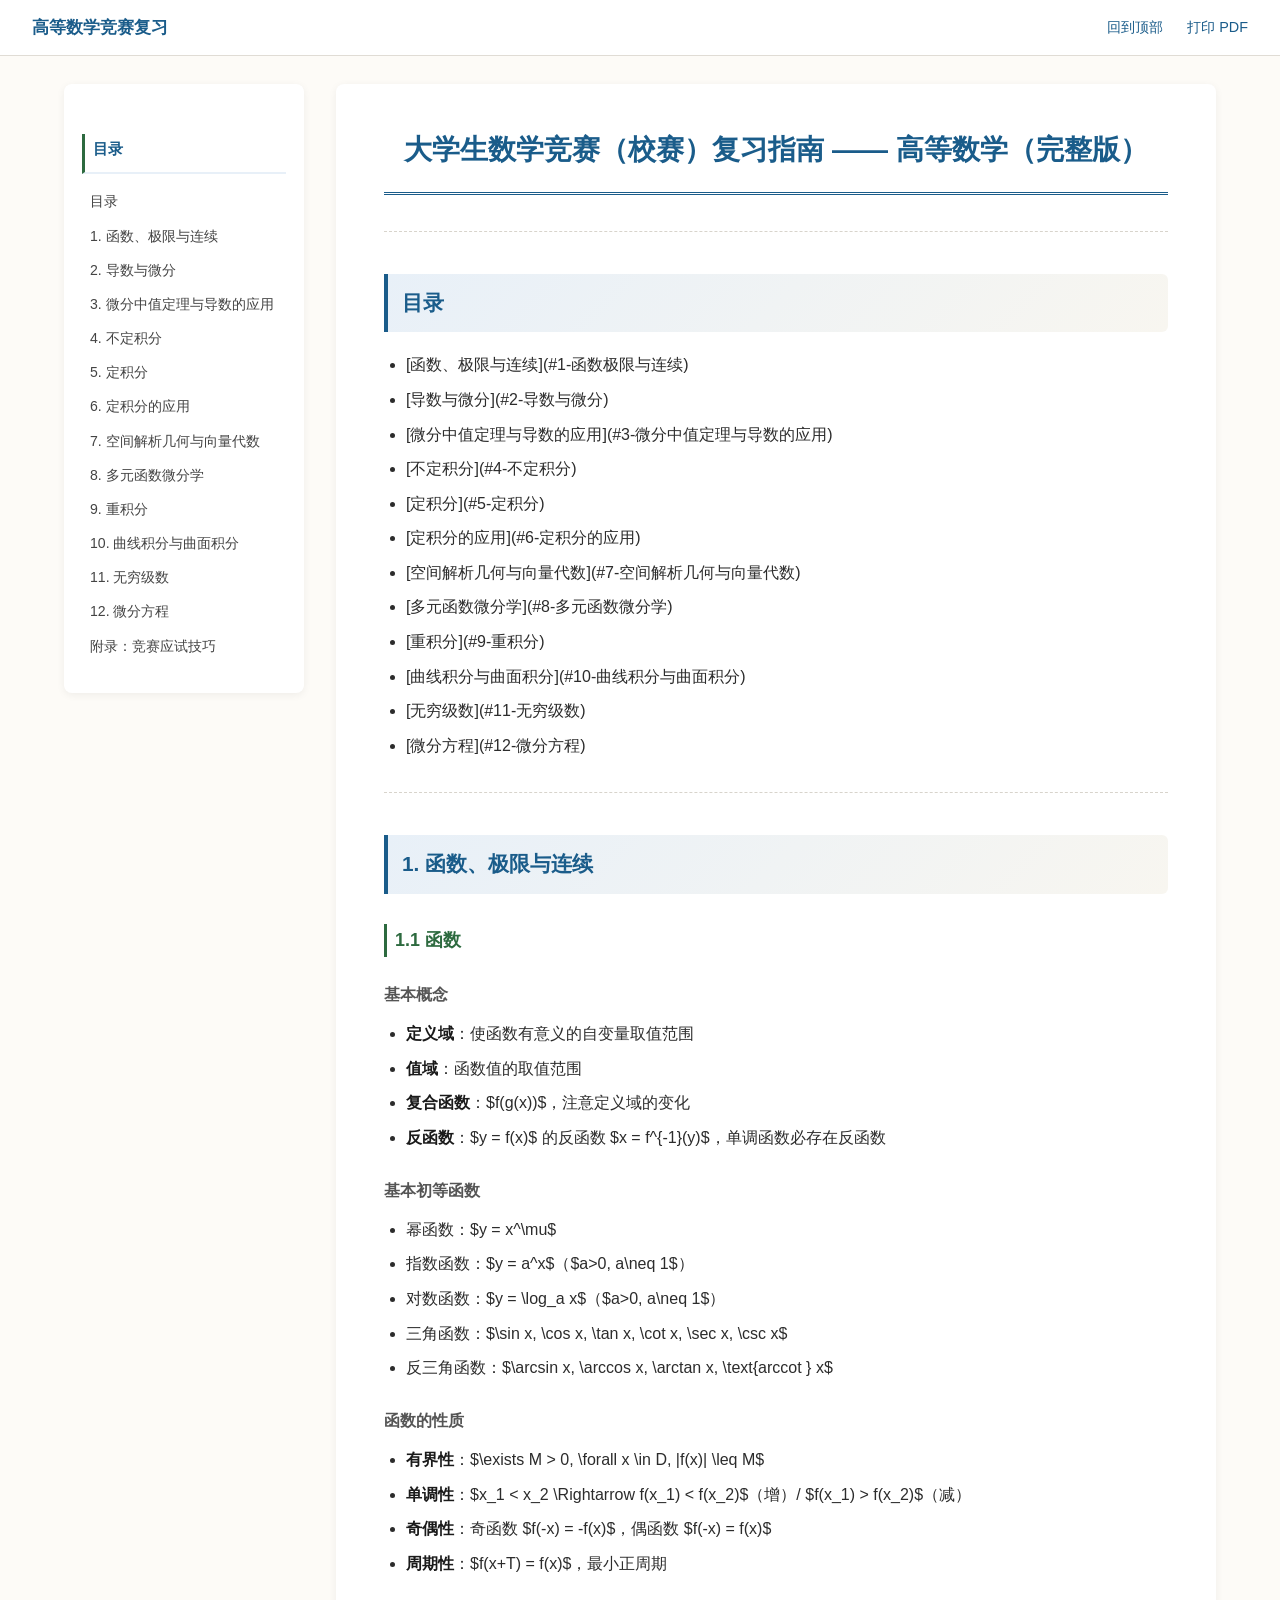
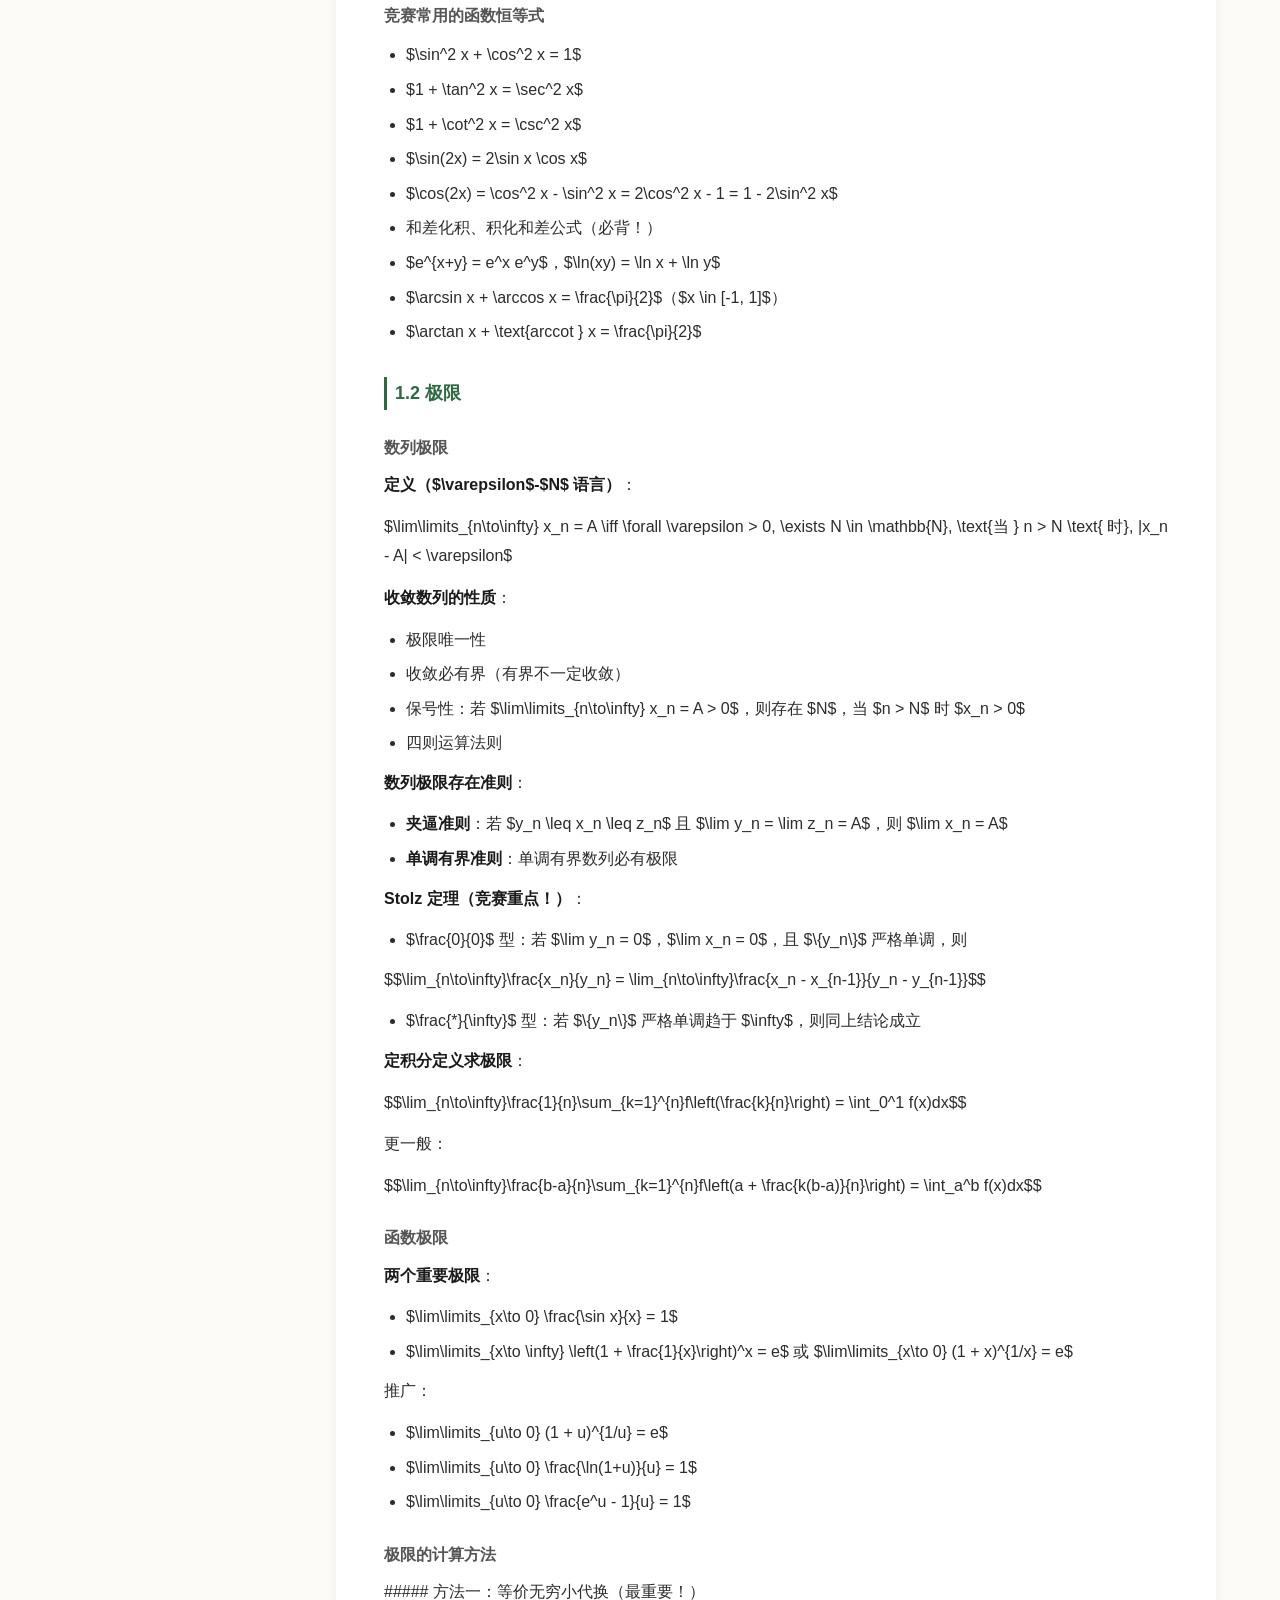
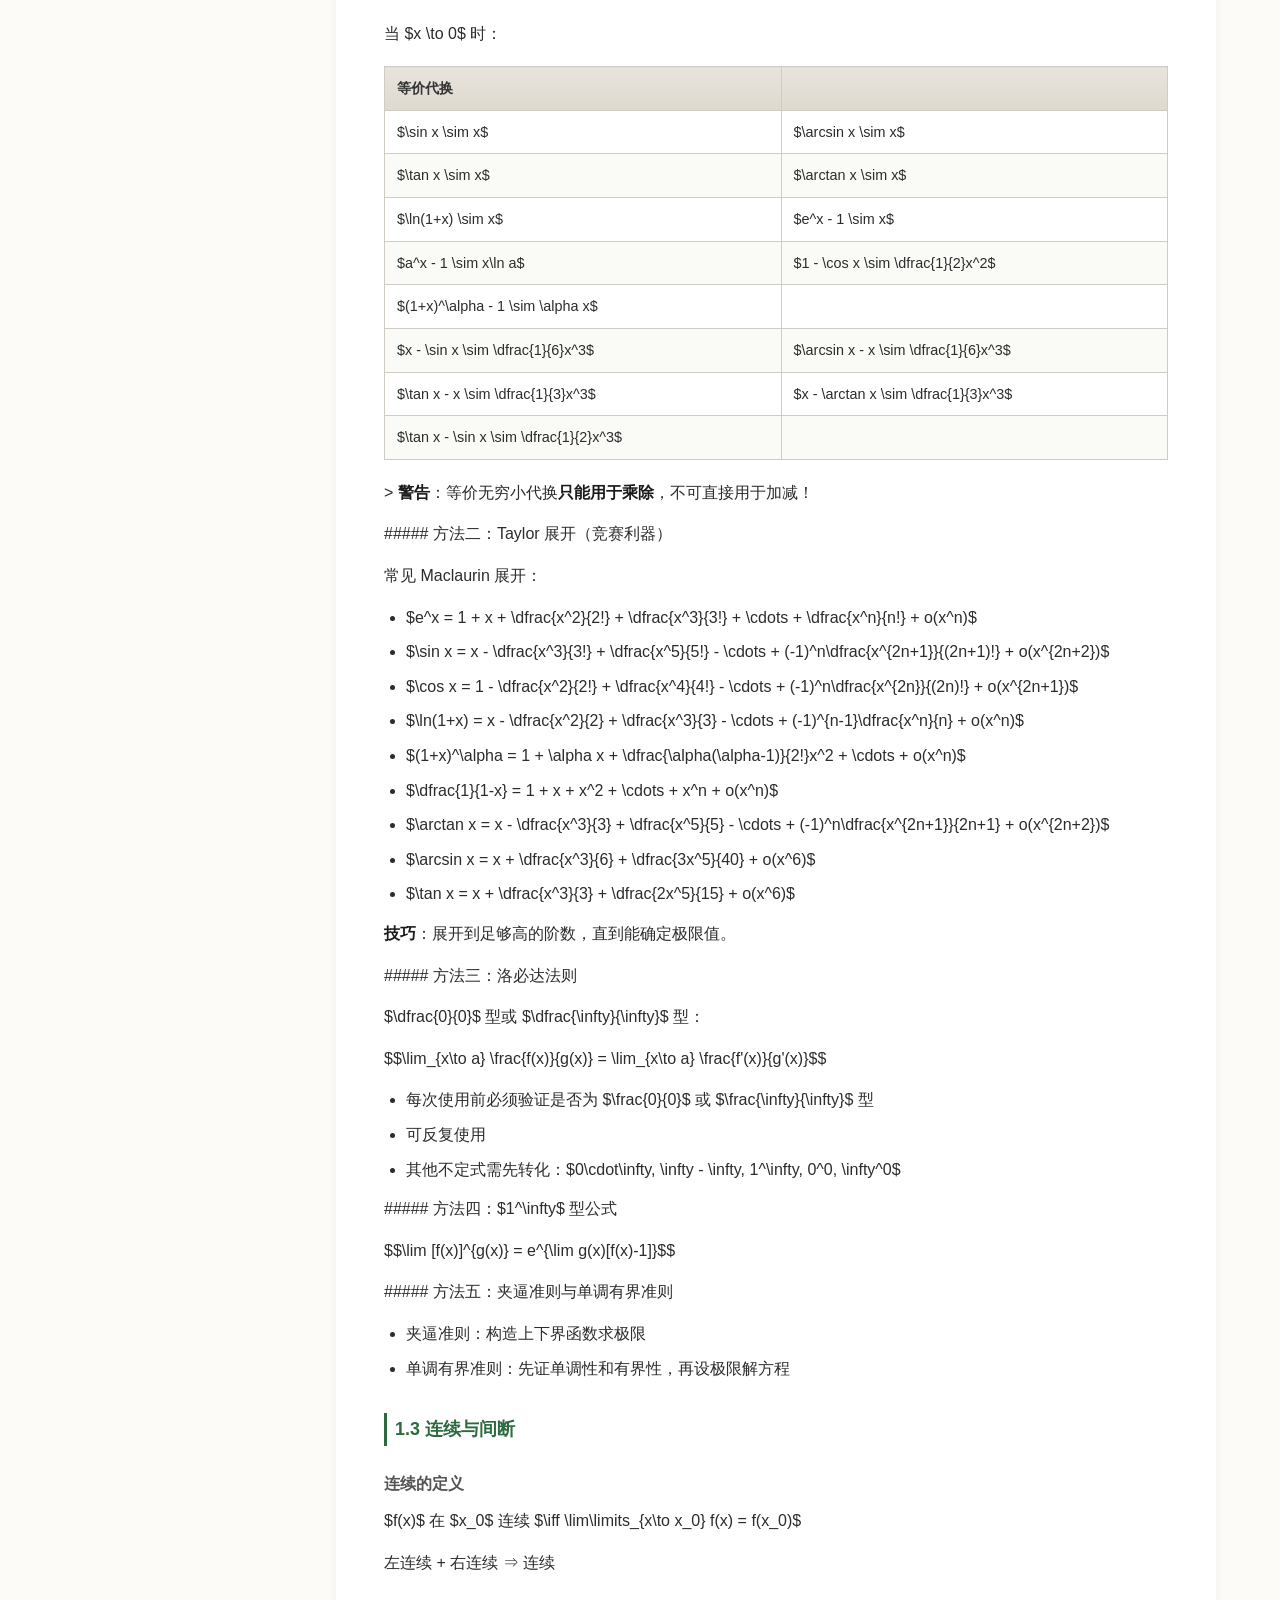
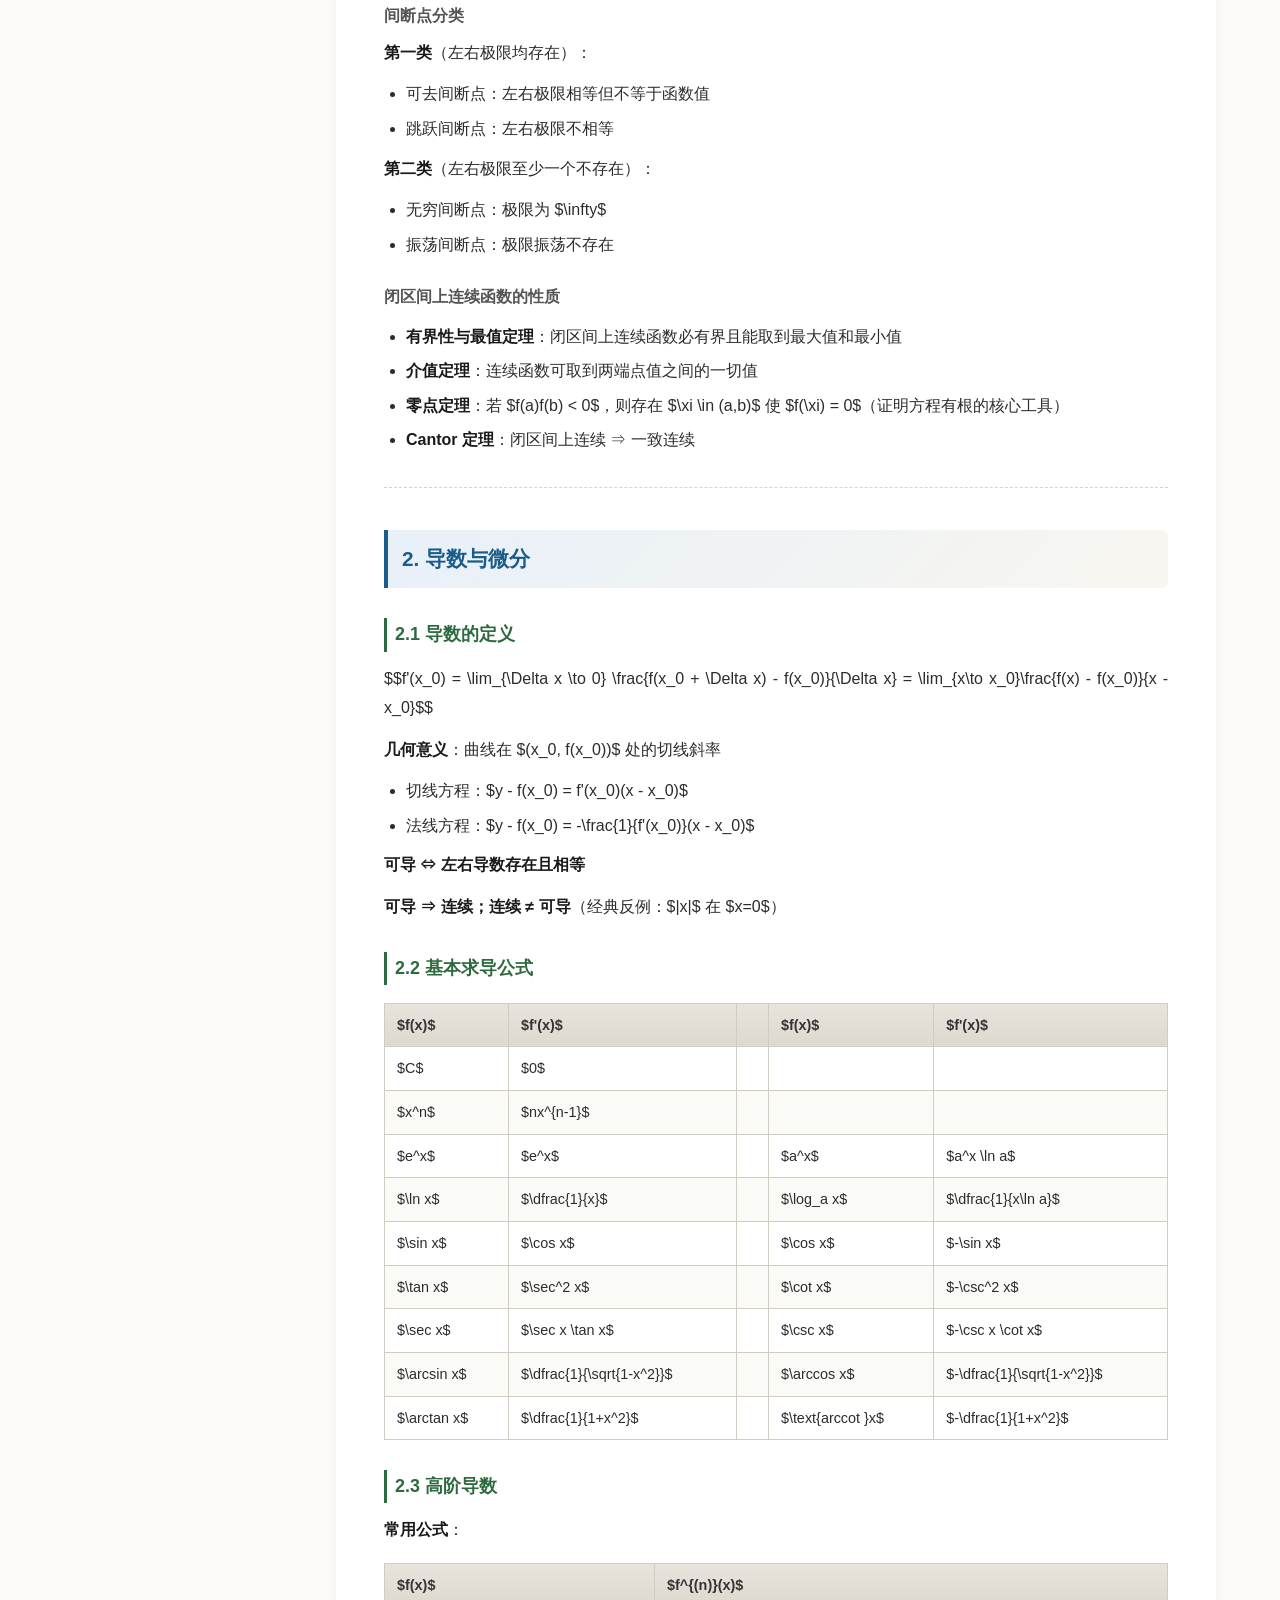
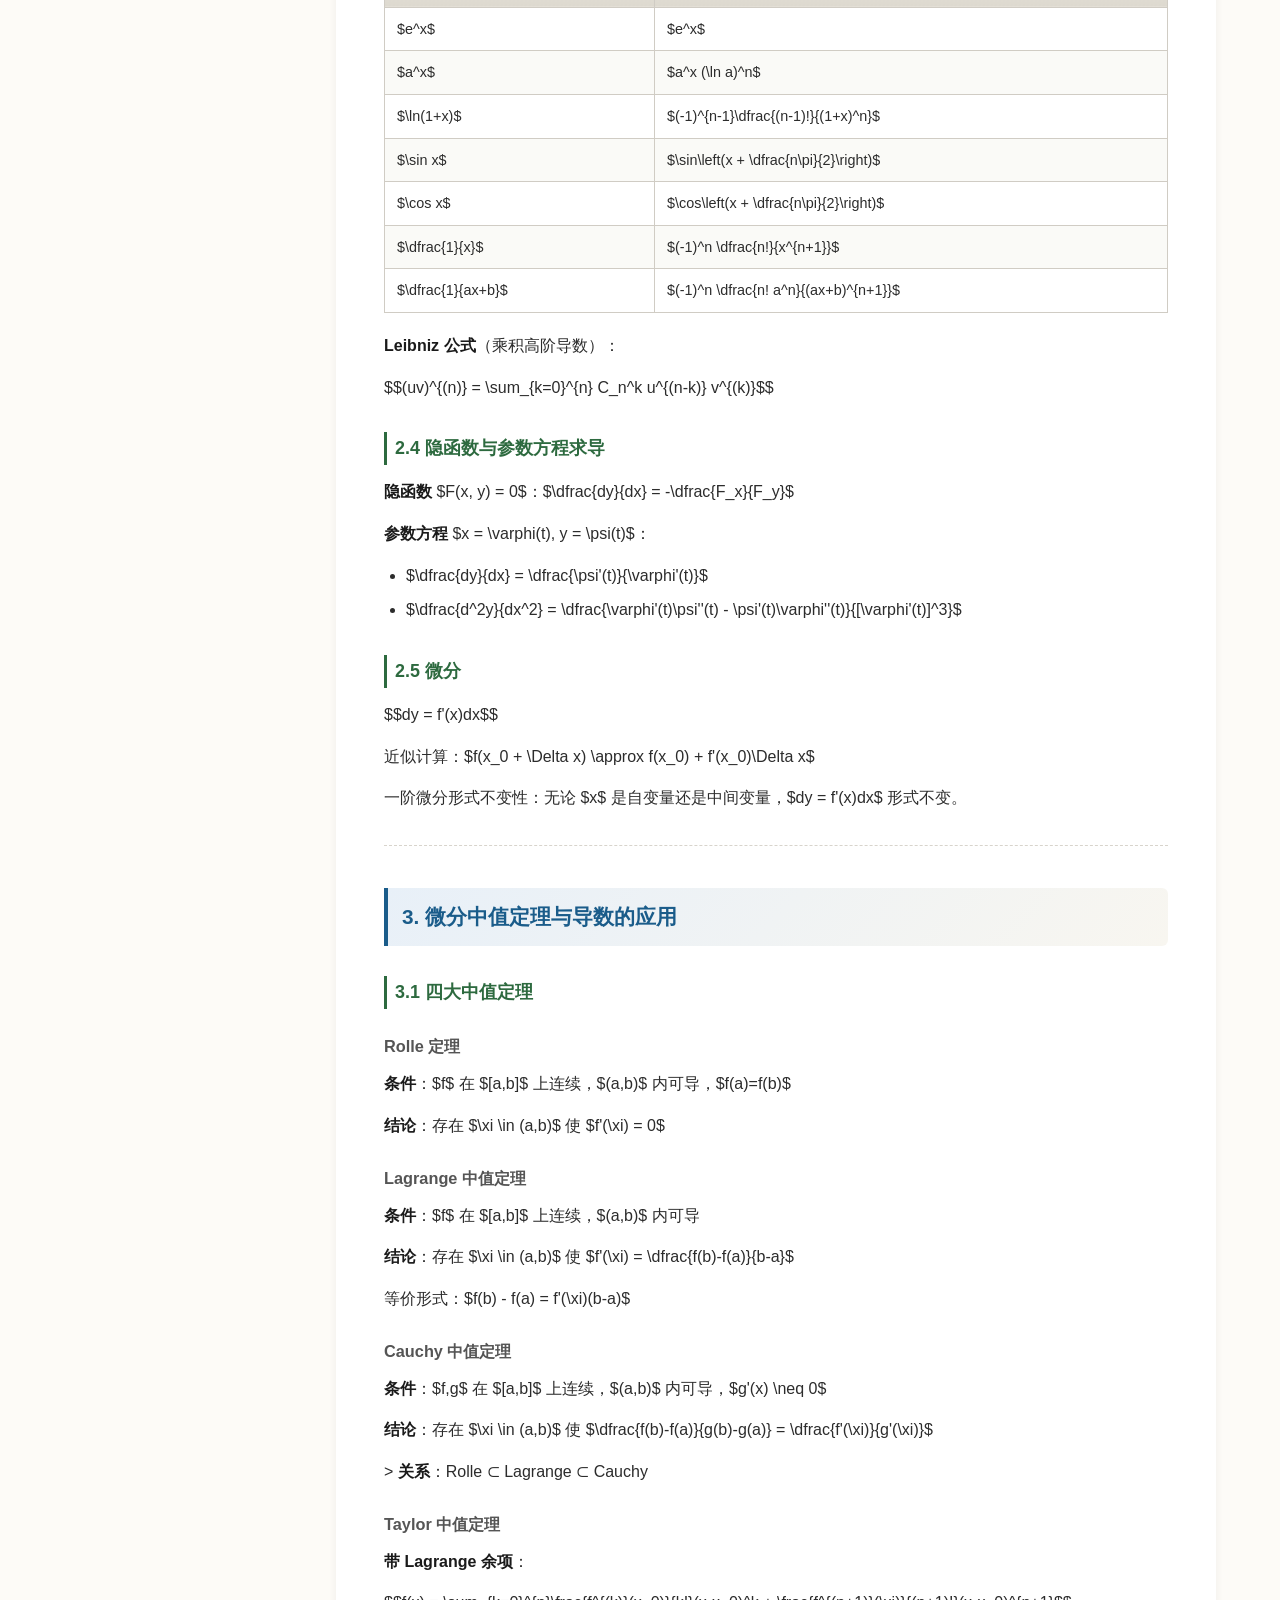
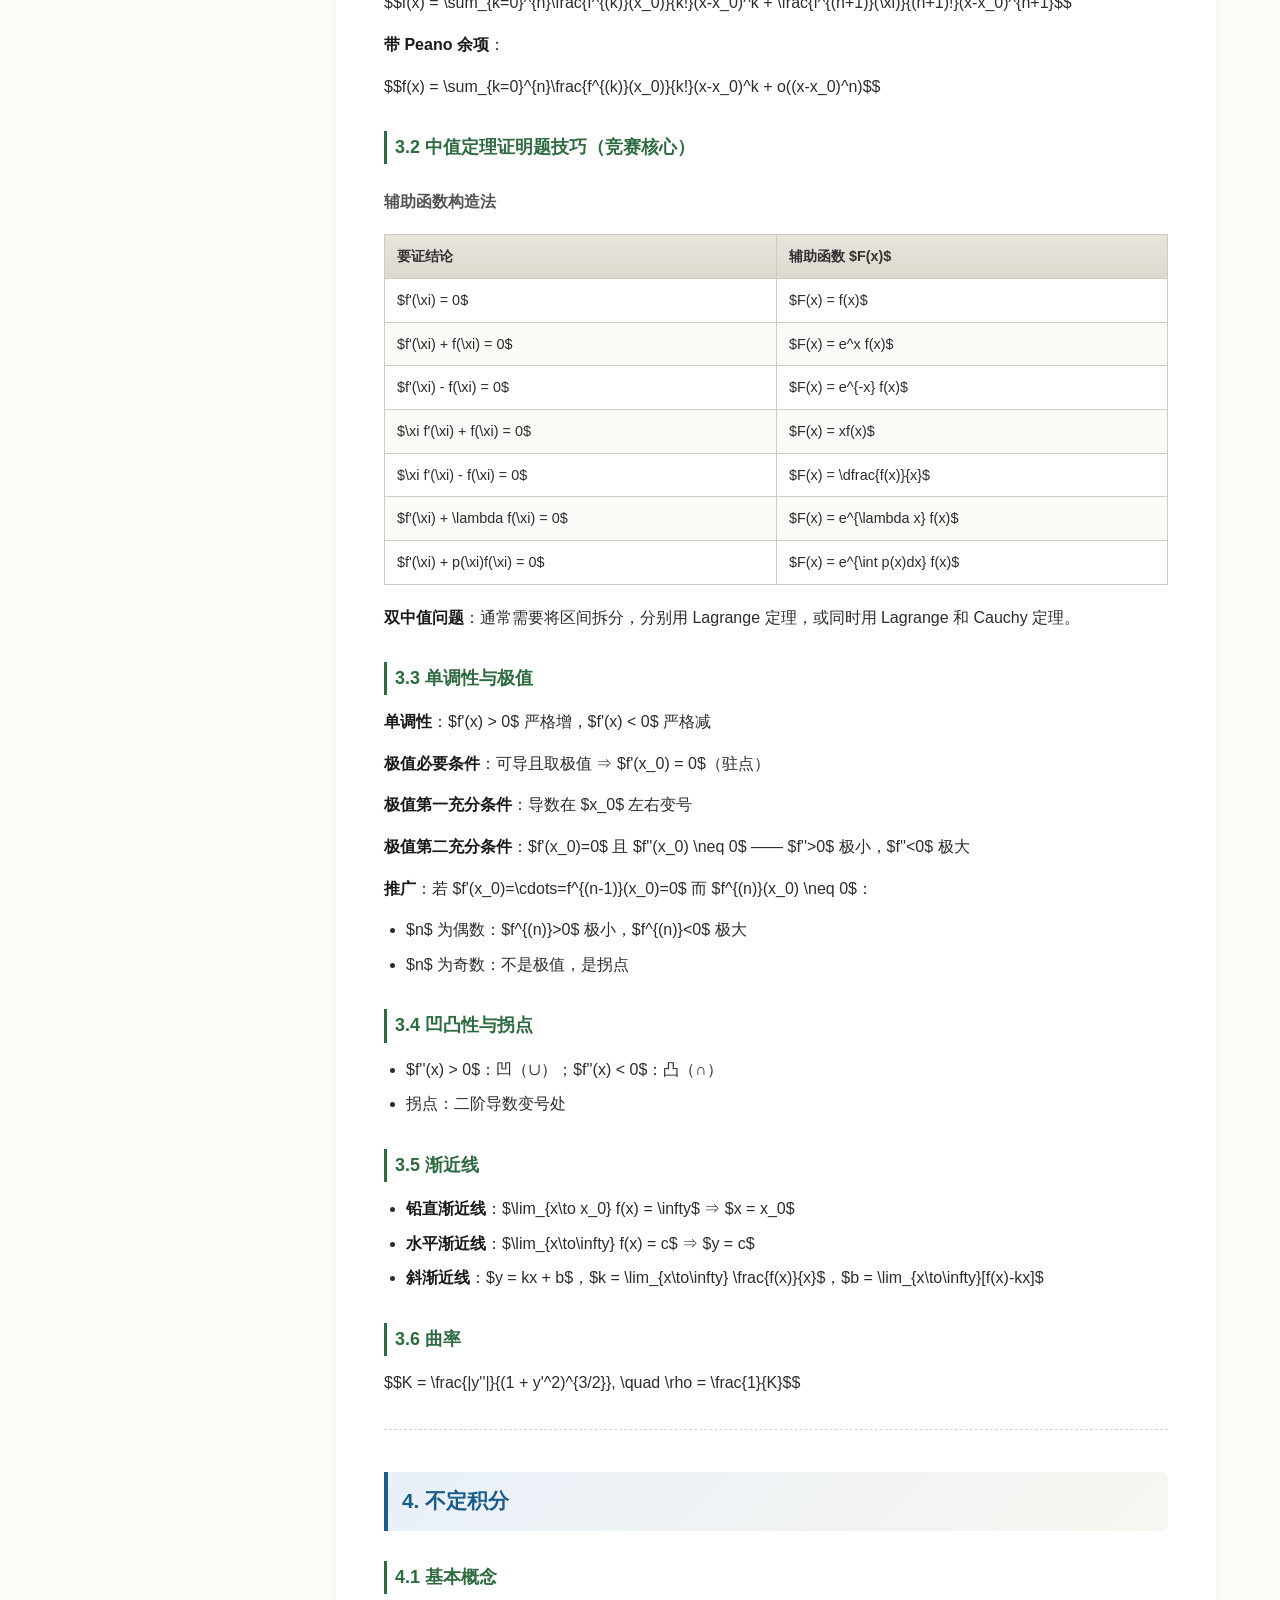
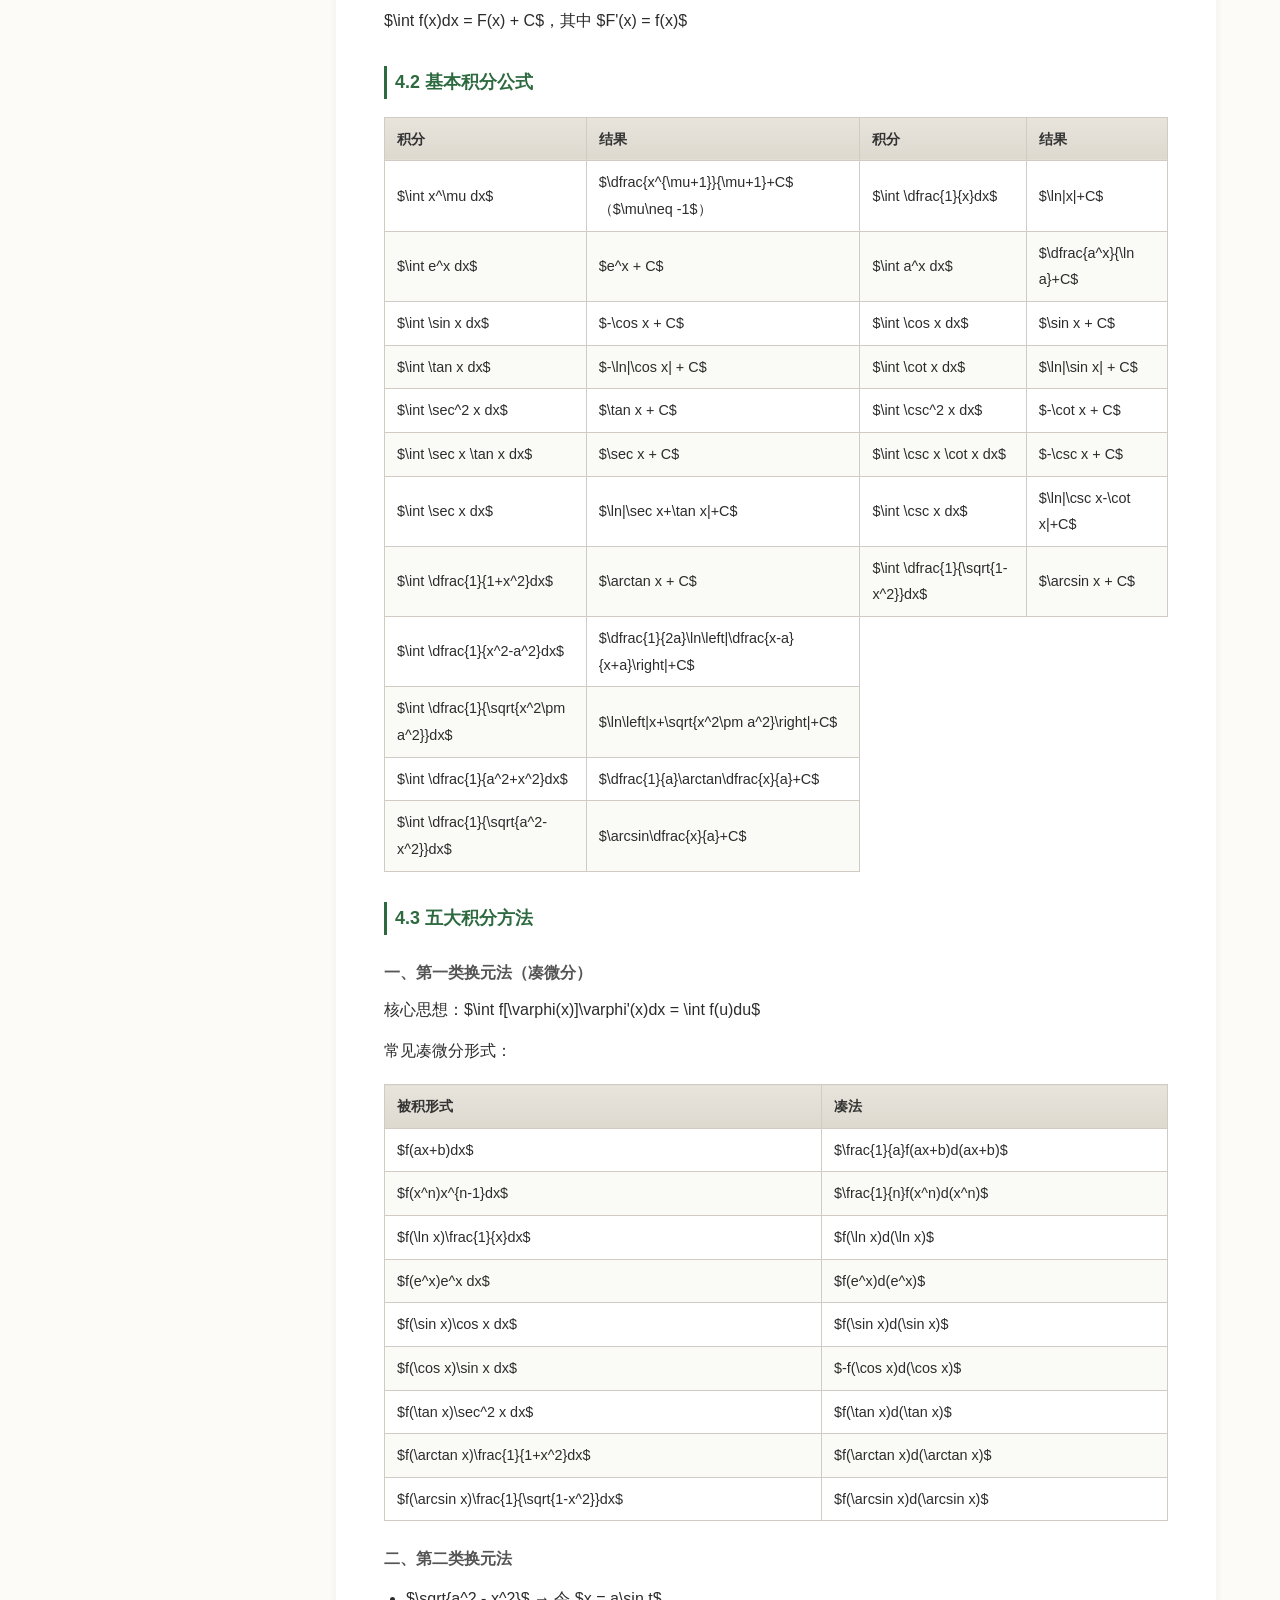
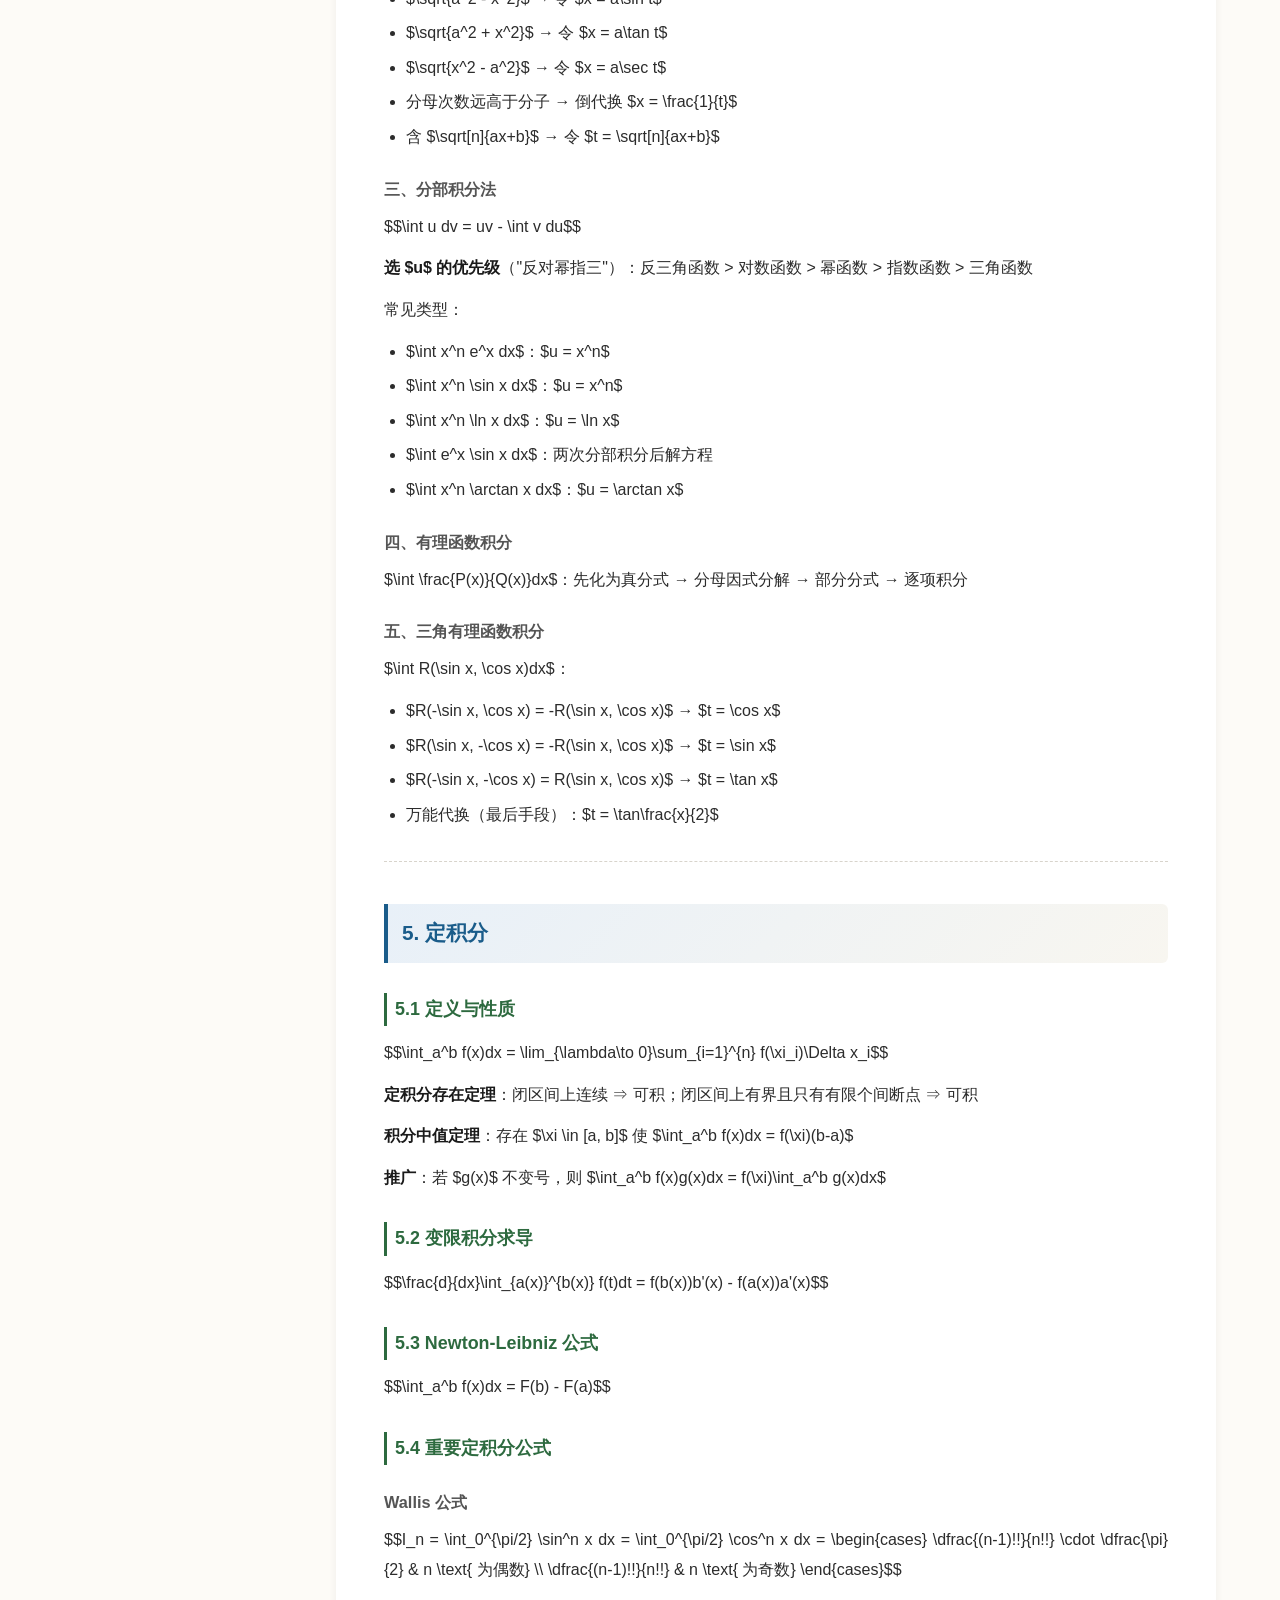
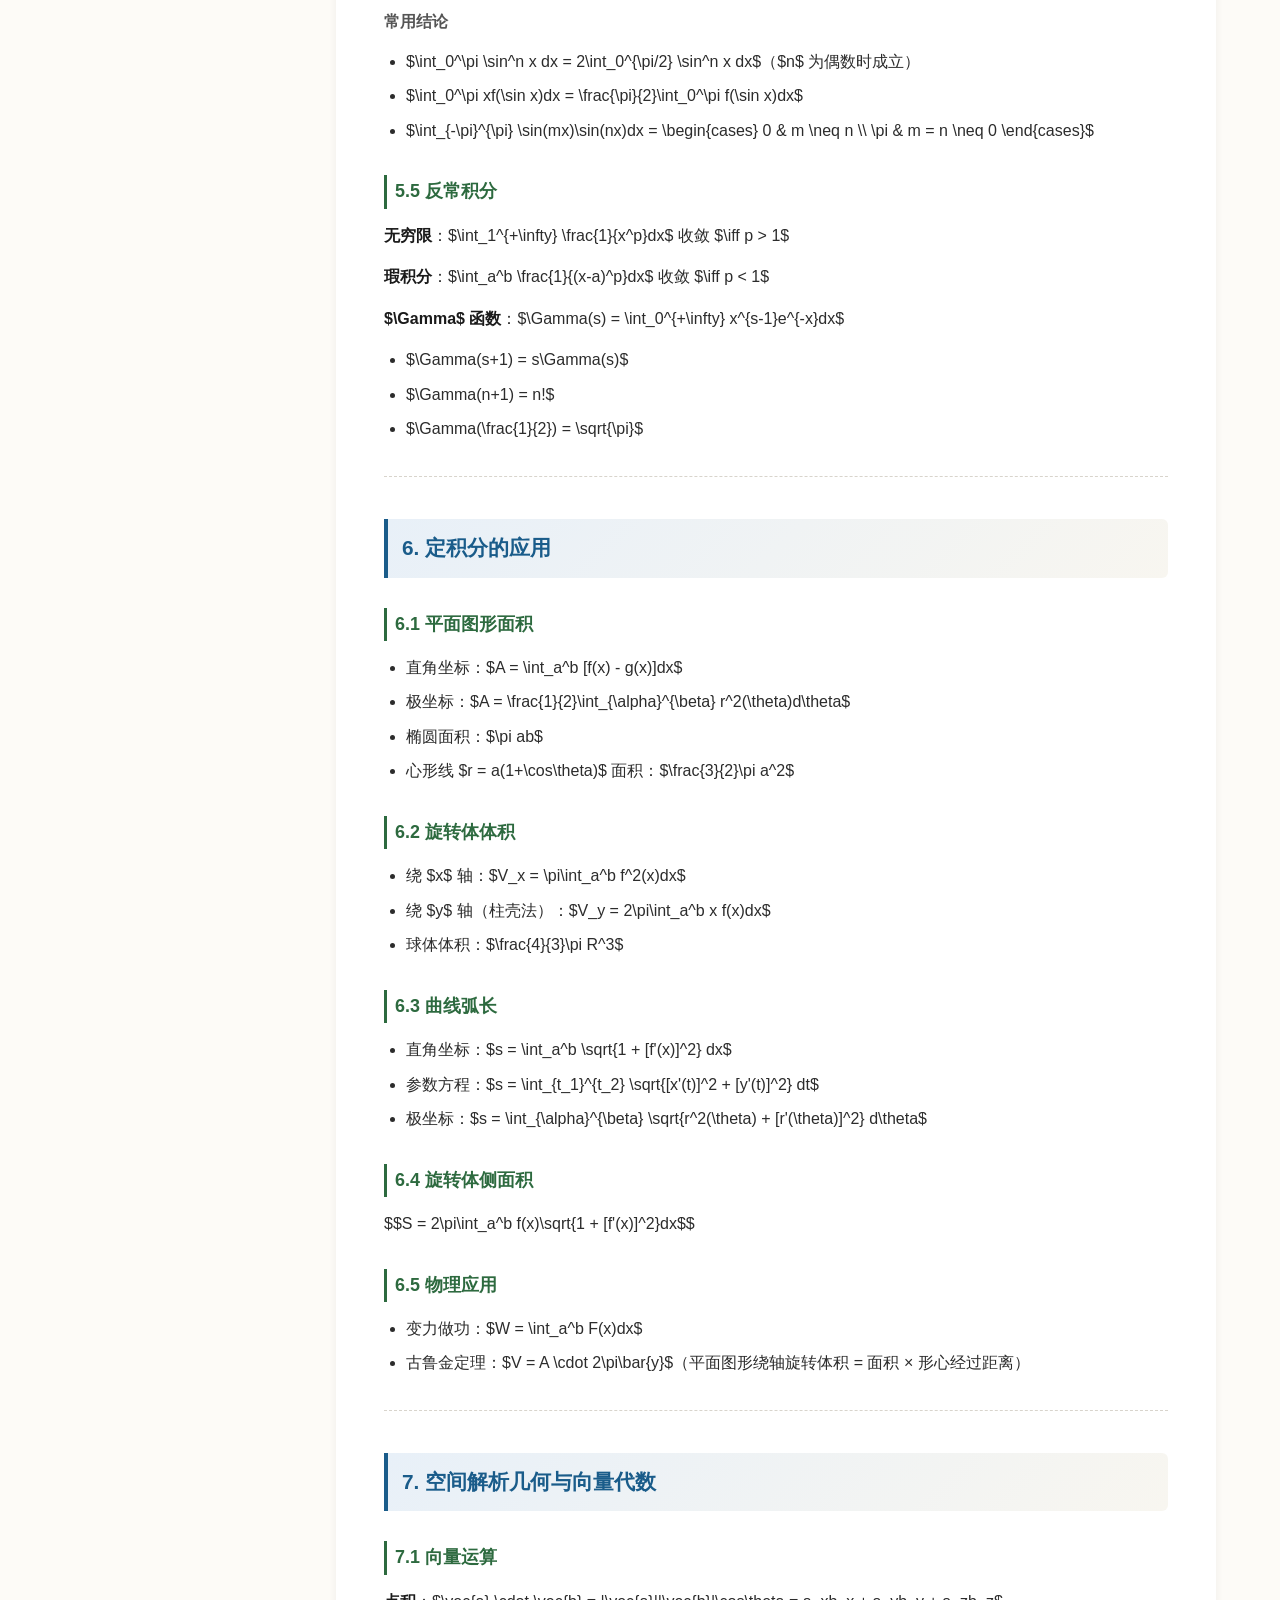
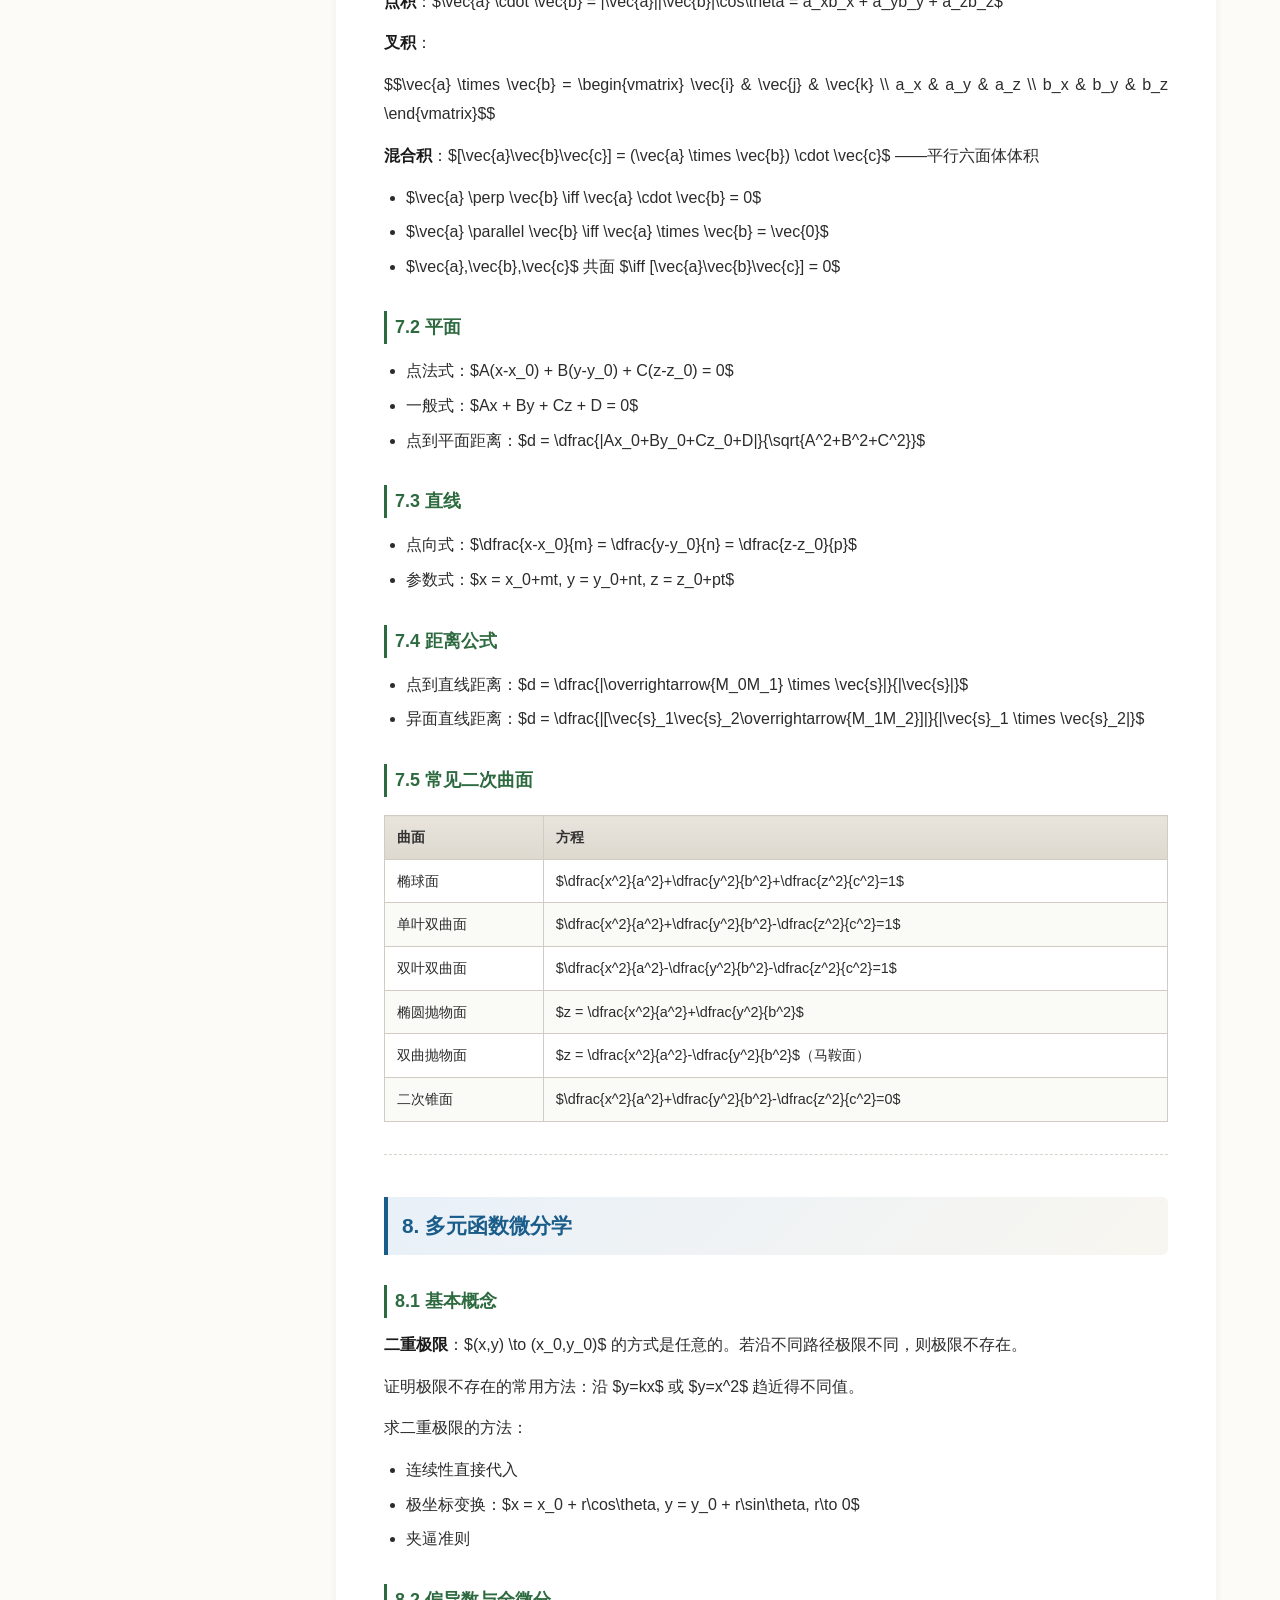
==== commit a77133cf: "Add differential equations chapter to complete the math review" ====
--- a/math-review/index.html
+++ b/math-review/index.html
@@ -3,7 +3,7 @@
 <head>
 <meta charset="UTF-8">
 <meta name="viewport" content="width=device-width, initial-scale=1.0">
-<title>数学竞赛复习 —— 高等数学（除微分方程）</title>
+<title>数学竞赛复习 —— 高等数学（完整版）</title>
 
 <link rel="stylesheet" href="https://cdn.bootcdn.net/ajax/libs/KaTeX/0.16.9/katex.min.css">
 <script src="https://cdn.bootcdn.net/ajax/libs/KaTeX/0.16.9/katex.min.js"></script>
@@ -172,10 +172,10 @@
 
 <div class="layout">
   <aside class="sidebar">
-    <nav class="toc"><h3>目录</h3><ul><li><a href="#目录">目录</a></li><li><a href="#1-函数、极限与连续">1. 函数、极限与连续</a></li><li><a href="#2-导数与微分">2. 导数与微分</a></li><li><a href="#3-微分中值定理与导数的应用">3. 微分中值定理与导数的应用</a></li><li><a href="#4-不定积分">4. 不定积分</a></li><li><a href="#5-定积分">5. 定积分</a></li><li><a href="#6-定积分的应用">6. 定积分的应用</a></li><li><a href="#7-空间解析几何与向量代数">7. 空间解析几何与向量代数</a></li><li><a href="#8-多元函数微分学">8. 多元函数微分学</a></li><li><a href="#9-重积分">9. 重积分</a></li><li><a href="#10-曲线积分与曲面积分">10. 曲线积分与曲面积分</a></li><li><a href="#11-无穷级数">11. 无穷级数</a></li><li><a href="#附录：竞赛应试技巧">附录：竞赛应试技巧</a></li></ul></nav>
+    <nav class="toc"><h3>目录</h3><ul><li><a href="#目录">目录</a></li><li><a href="#1-函数、极限与连续">1. 函数、极限与连续</a></li><li><a href="#2-导数与微分">2. 导数与微分</a></li><li><a href="#3-微分中值定理与导数的应用">3. 微分中值定理与导数的应用</a></li><li><a href="#4-不定积分">4. 不定积分</a></li><li><a href="#5-定积分">5. 定积分</a></li><li><a href="#6-定积分的应用">6. 定积分的应用</a></li><li><a href="#7-空间解析几何与向量代数">7. 空间解析几何与向量代数</a></li><li><a href="#8-多元函数微分学">8. 多元函数微分学</a></li><li><a href="#9-重积分">9. 重积分</a></li><li><a href="#10-曲线积分与曲面积分">10. 曲线积分与曲面积分</a></li><li><a href="#11-无穷级数">11. 无穷级数</a></li><li><a href="#12-微分方程">12. 微分方程</a></li><li><a href="#附录：竞赛应试技巧">附录：竞赛应试技巧</a></li></ul></nav>
   </aside>
   <main class="content">
-<h1 id="top">大学生数学竞赛（校赛）复习指南 —— 高等数学（除微分方程）</h1>
+<h1 id="top">大学生数学竞赛（校赛）复习指南 —— 高等数学（完整版）</h1>
 <hr class="section-divider">
 <h2 id="目录">目录</h2>
 <ul>
@@ -190,6 +190,7 @@
 <li>[重积分](#9-重积分)</li>
 <li>[曲线积分与曲面积分](#10-曲线积分与曲面积分)</li>
 <li>[无穷级数](#11-无穷级数)</li>
+<li>[微分方程](#12-微分方程)</li>
 </ul>
 <hr class="section-divider">
 <h2 id="1-函数、极限与连续">1. 函数、极限与连续</h2>
@@ -1041,6 +1042,207 @@
 <h4 id="Parseval-等式">Parseval 等式</h4>
 <p>$$\frac{1}{\pi}\int_{-\pi}^{\pi} f^2(x)dx = \frac{a_0^2}{2} + \sum_{n=1}^{\infty} (a_n^2 + b_n^2)$$</p>
 <hr class="section-divider">
+<h2 id="12-微分方程">12. 微分方程</h2>
+<h3 id="121-基本概念">12.1 基本概念</h3>
+<ul>
+<li><strong>微分方程</strong>：含有未知函数及其导数的方程</li>
+<li><strong>阶</strong>：方程中出现的最高阶导数的阶数</li>
+<li><strong>通解</strong>：含有与阶数相同个数的独立任意常数的解</li>
+<li><strong>特解</strong>：确定了通解中任意常数的解</li>
+<li><strong>初始条件</strong>：$y(x_0)=y_0, y'(x_0)=y_1, \ldots$</li>
+<li><strong>线性微分方程</strong>：未知函数及其各阶导数都是一次的</li>
+</ul>
+
+<h3 id="122-一阶微分方程">12.2 一阶微分方程</h3>
+
+<h4 id="可分离变量方程">一、可分离变量方程</h4>
+<p>$$\frac{dy}{dx} = f(x)g(y) \quad \Rightarrow \quad \int \frac{dy}{g(y)} = \int f(x)dx + C$$</p>
+<p>注意 $g(y)=0$ 可能给出奇解。</p>
+
+<h4 id="齐次方程">二、齐次方程</h4>
+<p>$$\frac{dy}{dx} = \varphi\left(\frac{y}{x}\right)$$</p>
+<p>解法：令 $u = \dfrac{y}{x}$，则 $y = ux$，$\dfrac{dy}{dx} = u + x\dfrac{du}{dx}$，代入化为可分离变量方程：</p>
+<p>$$x\frac{du}{dx} = \varphi(u) - u \quad \Rightarrow \quad \int \frac{du}{\varphi(u)-u} = \int \frac{dx}{x} + C$$</p>
+
+<h4 id="可化为齐次的方程">三、可化为齐次的方程</h4>
+<p>$$\frac{dy}{dx} = \frac{a_1x + b_1y + c_1}{a_2x + b_2y + c_2}$$</p>
+<ul>
+<li>若 $c_1 = c_2 = 0$，即齐次方程</li>
+<li>若 $\dfrac{a_1}{a_2} = \dfrac{b_1}{b_2} \neq \dfrac{c_1}{c_2}$：令 $u = a_1x + b_1y$ 化为可分离变量方程</li>
+<li>否则解出交点 $(\alpha, \beta)$，令 $X = x-\alpha, Y = y-\beta$ 化为齐次方程</li>
+</ul>
+
+<h4 id="一阶线性微分方程">四、一阶线性微分方程</h4>
+<p>标准形式：</p>
+<p>$$\frac{dy}{dx} + P(x)y = Q(x)$$</p>
+<p><strong>通解公式（必背！）</strong>：</p>
+<p>$$y = e^{-\int P(x)dx}\left[\int Q(x)e^{\int P(x)dx}dx + C\right]$$</p>
+<p>记忆口诀：先求齐次通解 $y = Ce^{-\int Pdx}$，再用常数变易法。</p>
+
+<h4 id="伯努利方程">五、伯努利方程</h4>
+<p>$$\frac{dy}{dx} + P(x)y = Q(x)y^n \quad (n \neq 0, 1)$$</p>
+<p>解法：令 $z = y^{1-n}$，则 $\dfrac{dz}{dx} = (1-n)y^{-n}\dfrac{dy}{dx}$，代入化为一阶线性方程：</p>
+<p>$$\frac{dz}{dx} + (1-n)P(x)z = (1-n)Q(x)$$</p>
+
+<h4 id="全微分方程">六、全微分方程（恰当方程）</h4>
+<p>$$P(x,y)dx + Q(x,y)dy = 0, \quad \text{满足 } \frac{\partial P}{\partial y} = \frac{\partial Q}{\partial x}$$</p>
+<p>解法（折线积分）：$u(x,y) = \int_{x_0}^x P(t, y_0)dt + \int_{y_0}^y Q(x, t)dt = C$</p>
+<p><strong>积分因子法</strong>：若 $\dfrac{\partial P}{\partial y} \neq \dfrac{\partial Q}{\partial x}$，可尝试乘以积分因子 $\mu(x,y)$：</p>
+<ul>
+<li>若 $\dfrac{1}{Q}\left(\dfrac{\partial P}{\partial y}-\dfrac{\partial Q}{\partial x}\right)$ 仅与 $x$ 有关：$\mu = e^{\int \frac{1}{Q}(P_y-Q_x)dx}$</li>
+<li>若 $\dfrac{1}{P}\left(\dfrac{\partial Q}{\partial x}-\dfrac{\partial P}{\partial y}\right)$ 仅与 $y$ 有关：$\mu = e^{\int \frac{1}{P}(Q_x-P_y)dy}$</li>
+</ul>
+
+<h3 id="123-可降阶的高阶方程">12.3 可降阶的高阶方程</h3>
+
+<h4 id="yn--fx">一、$y^{(n)} = f(x)$ 型</h4>
+<p>逐次积分 $n$ 次即可。</p>
+
+<h4 id="y--fxy">二、$y'' = f(x, y')$ 型（不显含 $y$）</h4>
+<p>令 $p = y'$，则 $y'' = p' = \dfrac{dp}{dx}$，化为一阶方程：</p>
+<p>$$\frac{dp}{dx} = f(x, p)$$</p>
+
+<h4 id="y--fyy">三、$y'' = f(y, y')$ 型（不显含 $x$）</h4>
+<p>令 $p = y'$，则 $y'' = p\dfrac{dp}{dy}$，化为一阶方程：</p>
+<p>$$p\frac{dp}{dy} = f(y, p)$$</p>
+
+<h3 id="124-高阶线性微分方程解的结构">12.4 高阶线性微分方程解的结构</h3>
+<h4 id="齐次线性方程">齐次线性方程</h4>
+<p>$$y^{(n)} + a_1(x)y^{(n-1)} + \cdots + a_n(x)y = 0$$</p>
+<ul>
+<li><strong>叠加原理</strong>：若 $y_1, y_2$ 是解，则 $C_1y_1 + C_2y_2$ 也是解</li>
+<li><strong>Wronsky 行列式</strong>：$W = \begin{vmatrix} y_1 & y_2 \\ y_1' & y_2' \end{vmatrix}$</li>
+<li><strong>线性相关</strong>：$W \equiv 0$；<strong>线性无关</strong>：$W \neq 0$（只要在某点不为零）</li>
+<li>$n$ 阶齐次方程通解含有 $n$ 个线性无关的特解</li>
+</ul>
+
+<h4 id="非齐次线性方程">非齐次线性方程</h4>
+<p>非齐次通解 = 齐次通解 + 非齐次特解</p>
+<ul>
+<li><strong>叠加原理</strong>：若 $y_1^*$ 对应 $f_1(x)$，$y_2^*$ 对应 $f_2(x)$，则 $y_1^*+y_2^*$ 对应 $f_1+f_2$</li>
+</ul>
+
+<h3 id="125-常系数线性微分方程（竞赛重点！）">12.5 常系数线性微分方程（竞赛重点！）</h3>
+
+<h4 id="二阶齐次">一、二阶常系数齐次方程 $y'' + py' + qy = 0$</h4>
+<p>特征方程：$r^2 + pr + q = 0$</p>
+<div class="table-wrapper"><table>
+<thead><tr>
+<th>根的情况</th>
+<th>通解</th>
+</tr></thead><tbody>
+<tr>
+<td>$r_1 \neq r_2$（两实根）</td>
+<td>$y = C_1e^{r_1x} + C_2e^{r_2x}$</td>
+</tr>
+<tr>
+<td>$r_1 = r_2 = r$（重根）</td>
+<td>$y = (C_1 + C_2x)e^{rx}$</td>
+</tr>
+<tr>
+<td>$r = \alpha \pm i\beta$（共轭复根）</td>
+<td>$y = e^{\alpha x}(C_1\cos\beta x + C_2\sin\beta x)$</td>
+</tr>
+</tbody></table></div>
+
+<h4 id="n-阶齐次">二、$n$ 阶常系数齐次方程</h4>
+<p>特征方程 $r^n + a_1r^{n-1} + \cdots + a_n = 0$ 的根对应解：</p>
+<ul>
+<li>单实根 $r$：$Ce^{rx}$</li>
+<li>$k$ 重实根 $r$：$(C_1 + C_2x + \cdots + C_k x^{k-1})e^{rx}$</li>
+<li>单复根 $\alpha \pm i\beta$：$e^{\alpha x}(C_1\cos\beta x + C_2\sin\beta x)$</li>
+<li>$k$ 重复根 $\alpha \pm i\beta$：$e^{\alpha x}[(C_1 + \cdots + C_k x^{k-1})\cos\beta x + (D_1 + \cdots + D_k x^{k-1})\sin\beta x]$</li>
+</ul>
+
+<h4 id="非齐次-待定系数">三、二阶非齐次 $y'' + py' + qy = f(x)$</h4>
+
+<p><strong>类型一：$f(x) = P_m(x)e^{\lambda x}$</strong></p>
+<p>设特解 $y^* = x^k Q_m(x)e^{\lambda x}$，其中 $Q_m(x)$ 为 $m$ 次多项式，</p>
+<ul>
+<li>$k = 0$：$\lambda$ 不是特征根</li>
+<li>$k = 1$：$\lambda$ 是单特征根</li>
+<li>$k = 2$：$\lambda$ 是二重特征根（仅二阶）</li>
+</ul>
+
+<p><strong>类型二：$f(x) = e^{\lambda x}[P_l(x)\cos\omega x + P_m(x)\sin\omega x]$</strong></p>
+<p>设特解 $y^* = x^k e^{\lambda x}[R_n(x)\cos\omega x + S_n(x)\sin\omega x]$</p>
+<p>其中 $n = \max(l, m)$，</p>
+<ul>
+<li>$k = 0$：$\lambda \pm i\omega$ 不是特征根</li>
+<li>$k = 1$：$\lambda \pm i\omega$ 是特征根</li>
+</ul>
+
+<p><strong>常用结果速查</strong>：</p>
+<div class="table-wrapper"><table>
+<thead><tr>
+<th>$f(x)$</th>
+<th>特解形式</th>
+</tr></thead><tbody>
+<tr><td>$a$（常数）</td><td>$y^* = A$</td></tr>
+<tr><td>$ax+b$</td><td>$y^* = Ax+B$</td></tr>
+<tr><td>$ae^{\lambda x}$</td><td>$y^* = Ax^k e^{\lambda x}$，$k$ 取决于 $\lambda$ 是否特征根</td></tr>
+<tr><td>$a\cos\omega x$ 或 $a\sin\omega x$</td><td>$y^* = x^k(A\cos\omega x + B\sin\omega x)$</td></tr>
+<tr><td>$P(x)\cos\omega x$</td><td>$y^* = x^k[Q(x)\cos\omega x + R(x)\sin\omega x]$</td></tr>
+</tbody></table></div>
+
+<h4 id="常数变易法">四、常数变易法（通用方法）</h4>
+<p>已知齐次通解 $y_h = C_1y_1 + C_2y_2$，设非齐次特解 $y^* = v_1(x)y_1 + v_2(x)y_2$：</p>
+<p>$$\begin{cases} v_1'y_1 + v_2'y_2 = 0 \\ v_1'y_1' + v_2'y_2' = f(x) \end{cases}$$</p>
+<p>解得 $v_1' = -\dfrac{y_2 f}{W}$，$v_2' = \dfrac{y_1 f}{W}$，其中 $W = y_1y_2' - y_2y_1'$。</p>
+
+<h3 id="126-欧拉方程">12.6 欧拉方程</h3>
+<p>$$x^n y^{(n)} + a_1 x^{n-1} y^{(n-1)} + \cdots + a_n y = f(x)$$</p>
+<p>解法：令 $x = e^t$（或 $t = \ln|x|$），则：</p>
+<ul>
+<li>$xy' = Dy$，其中 $D = \dfrac{d}{dt}$</li>
+<li>$x^2y'' = D(D-1)y$</li>
+<li>$x^3y''' = D(D-1)(D-2)y$</li>
+</ul>
+<p>代回化为常系数线性方程求解。</p>
+<p>二阶 Euler 方程：$x^2y'' + pxy' + qy = f(x)$ 可令 $y = x^r$ 求齐次通解。</p>
+
+<h3 id="127-微分方程的应用">12.7 微分方程的应用</h3>
+
+<h4 id="几何应用">一、几何应用</h4>
+<ul>
+<li>切线/法线条件 → 一阶微分方程</li>
+<li>曲率条件 → 二阶微分方程</li>
+<li>曲线族方程 → 消去参数得微分方程</li>
+</ul>
+
+<h4 id="物理应用">二、物理应用</h4>
+<ul>
+<li><strong>牛顿冷却定律</strong>：$\dfrac{dT}{dt} = -k(T - T_0)$</li>
+<li><strong>放射性衰变</strong>：$\dfrac{dm}{dt} = -km$</li>
+<li><strong>人口增长（Logistic）</strong>：$\dfrac{dP}{dt} = kP(M-P)$</li>
+<li><strong>弹簧振动</strong>：$my'' + cy' + ky = F(t)$（二阶，特征根决定振动类型）</li>
+</ul>
+
+<h3 id="128-竞赛常见题型">12.8 竞赛常见题型</h3>
+
+<h4 id="题型一：一阶方程求解">题型一：一阶方程求解</h4>
+<p>识别方程类型 → 选择对应方法 → 计算通解 → 代入初始条件求特解</p>
+<p>关键：会判断齐次方程（含 $\frac{y}{x}$ 形式）、伯努利方程（含 $y^n$ 项）、全微分方程（检查 $P_y=Q_x$）。</p>
+
+<h4 id="题型二：常系数线性方程">题型二：常系数线性方程</h4>
+<p>求特征根 → 写出齐次通解 → 由 $f(x)$ 设特解形式 → 待定系数求特解 → 相加得通解</p>
+<p>注意：特解中 $x^k$ 的 $k$ 值取错是常见失分点！</p>
+
+<h4 id="题型三：构造微分方程证明恒等式">题型三：构造微分方程证明恒等式</h4>
+<p>求出函数满足的微分方程，解方程验证恒等式成立。</p>
+
+<h4 id="题型四：积分方程化为微分方程">题型四：积分方程化为微分方程</h4>
+<p>方程两边对 $x$ 求导，将积分方程化为微分方程求解，最后利用原方程确定任意常数。</p>
+
+<p><strong>常用特解设法的记忆技巧</strong>：</p>
+<ul>
+<li>看 $f(x)$ 的形式来确定特解形式</li>
+<li>先检查是否为常系数方程，是则用待定系数法</li>
+<li>如果 $f(x)$ 可拆分为几项之和，分别求特解后相加</li>
+<li>待定系数法中检查 $k$ 值（特征根重合次数），这步最易出错</li>
+</ul>
+
+<hr class="section-divider">
 <h2 id="附录：竞赛应试技巧">附录：竞赛应试技巧</h2>
 <h3 id="极限计算思路">极限计算思路</h3>
 <ul>
